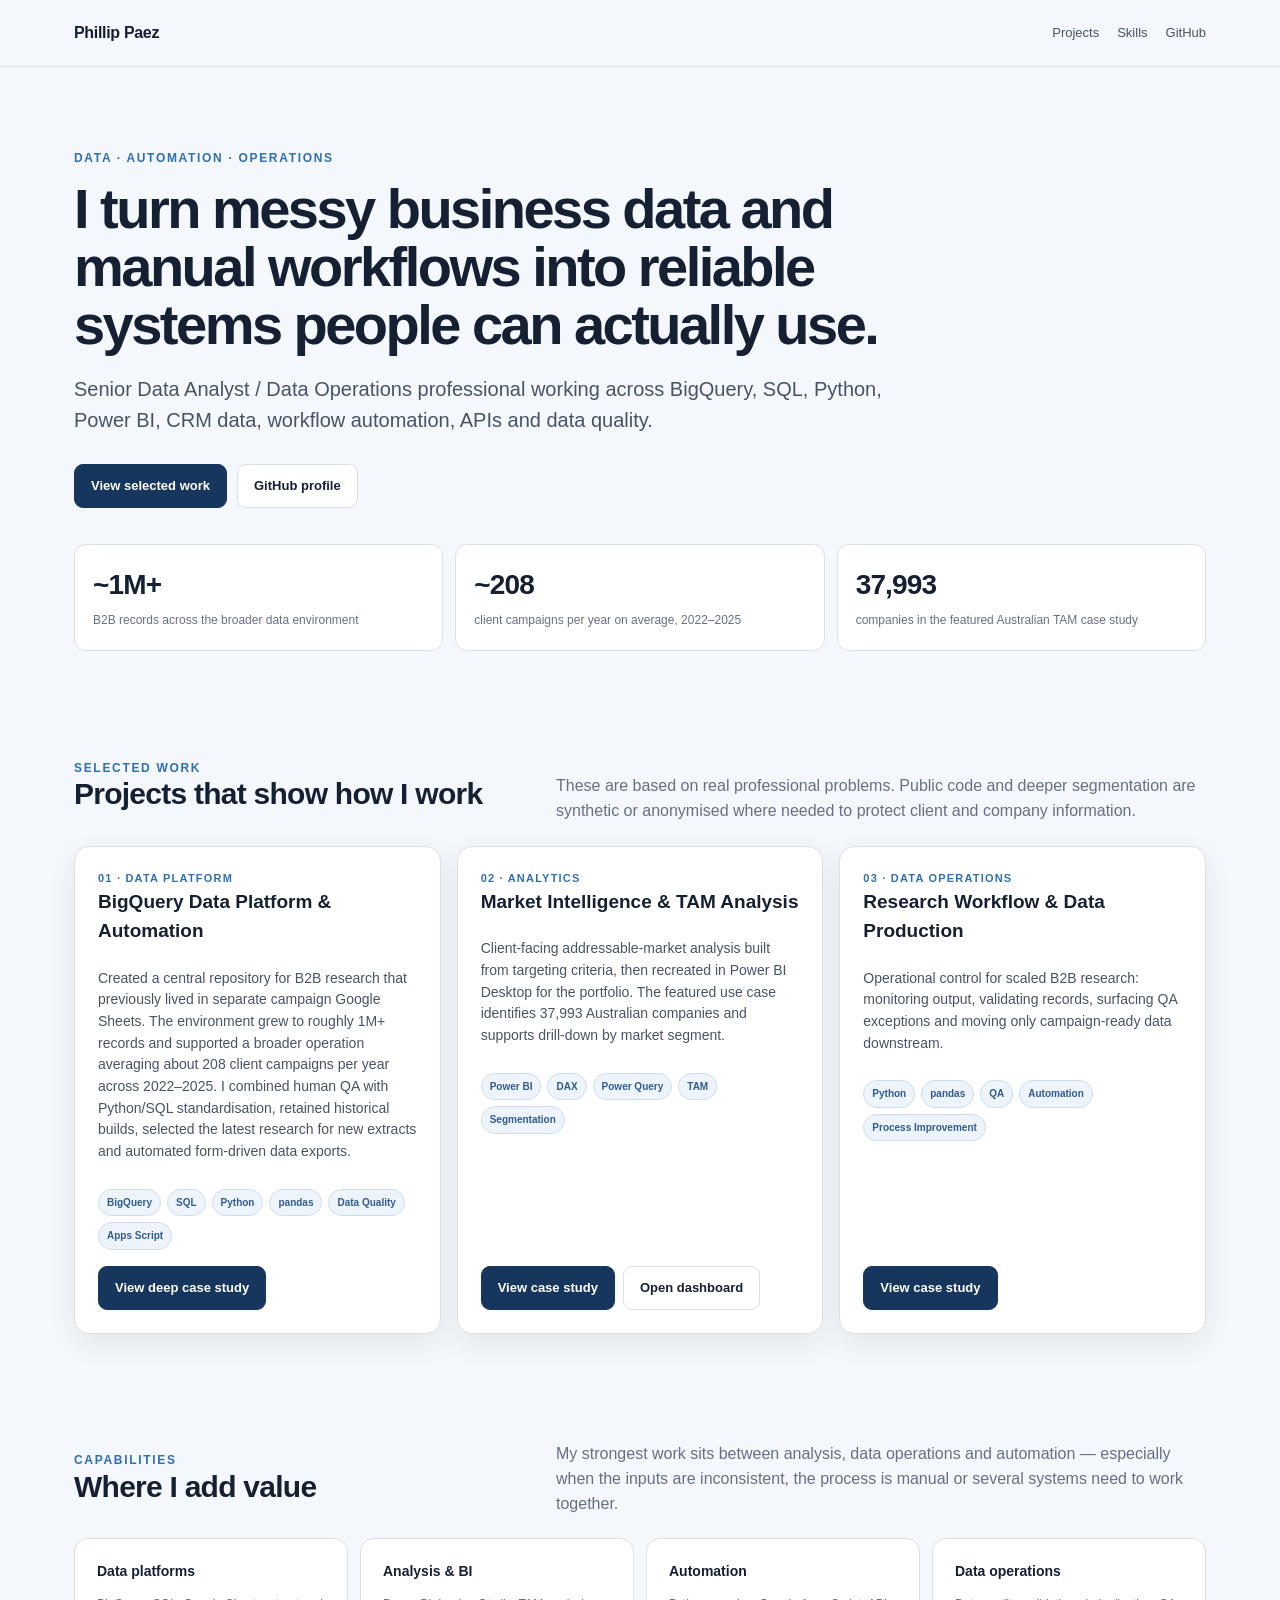
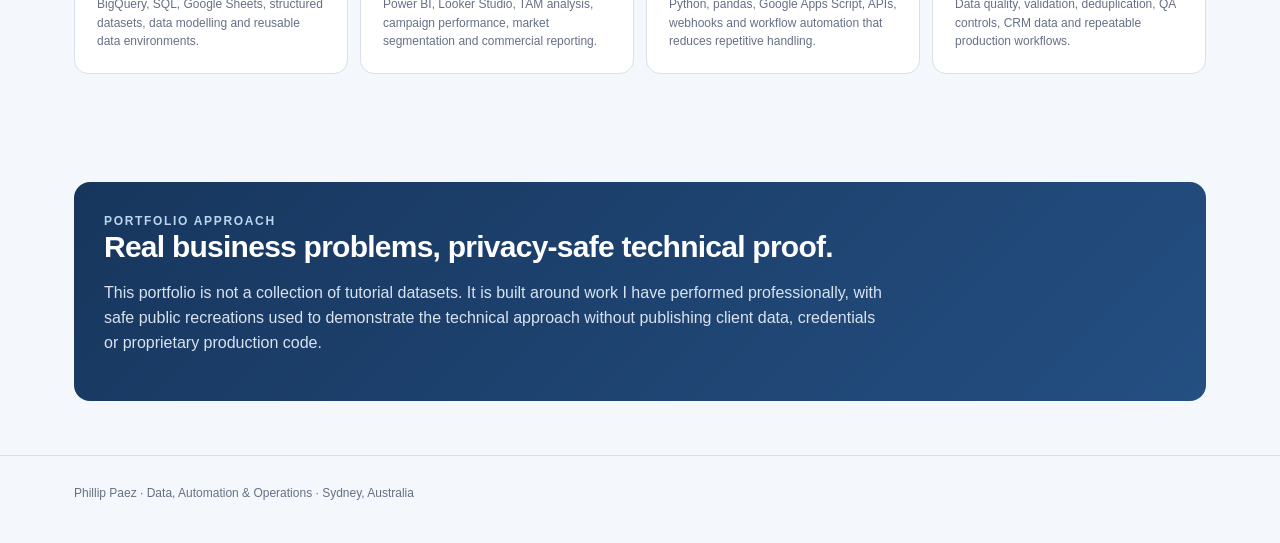
==== index.html @ 5636ebf0 "Strengthen BigQuery project positioning on portfolio home" ====
<!doctype html><html lang="en"><head><meta charset="utf-8"><meta name="viewport" content="width=device-width,initial-scale=1"><meta name="description" content="Phillip Paez — Data, Automation & Operations portfolio covering BigQuery, SQL, Python, Power BI, data quality and workflow automation."><title>Phillip Paez | Data, Automation & Operations</title><link rel="stylesheet" href="assets/style.css"></head><body><nav class="nav"><div class="wrap nav-inner"><a class="brand" href="./">Phillip Paez</a><div class="nav-links"><a href="#projects">Projects</a><a href="#skills">Skills</a><a href="https://github.com/papdiaz-fraxie">GitHub</a></div></div></nav><main><section class="hero"><div class="wrap"><div class="eyebrow">Data · Automation · Operations</div><h1>I turn messy business data and manual workflows into reliable systems people can actually use.</h1><p class="lead">Senior Data Analyst / Data Operations professional working across BigQuery, SQL, Python, Power BI, CRM data, workflow automation, APIs and data quality.</p><div class="actions"><a class="btn primary" href="#projects">View selected work</a><a class="btn" href="https://github.com/papdiaz-fraxie">GitHub profile</a></div><div class="stats"><div class="stat"><strong>~1M+</strong><span>B2B records across the broader data environment</span></div><div class="stat"><strong>~208</strong><span>client campaigns per year on average, 2022–2025</span></div><div class="stat"><strong>37,993</strong><span>companies in the featured Australian TAM case study</span></div></div></div></section><section class="section" id="projects"><div class="wrap"><div class="section-head"><div><div class="eyebrow">Selected work</div><h2>Projects that show how I work</h2></div><p>These are based on real professional problems. Public code and deeper segmentation are synthetic or anonymised where needed to protect client and company information.</p></div><div class="grid-3"><article class="project"><div class="num">01 · DATA PLATFORM</div><h3>BigQuery Data Platform & Automation</h3><p>Created a central repository for B2B research that previously lived in separate campaign Google Sheets. The environment grew to roughly 1M+ records and supported a broader operation averaging about 208 client campaigns per year across 2022–2025. I combined human QA with Python/SQL standardisation, retained historical builds, selected the latest research for new extracts and automated form-driven data exports.</p><div class="tags"><span class="tag">BigQuery</span><span class="tag">SQL</span><span class="tag">Python</span><span class="tag">pandas</span><span class="tag">Data Quality</span><span class="tag">Apps Script</span></div><div class="project-actions"><a class="btn primary" href="projects/bigquery/">View deep case study</a></div></article><article class="project"><div class="num">02 · ANALYTICS</div><h3>Market Intelligence & TAM Analysis</h3><p>Client-facing addressable-market analysis built from targeting criteria, then recreated in Power BI Desktop for the portfolio. The featured use case identifies 37,993 Australian companies and supports drill-down by market segment.</p><div class="tags"><span class="tag">Power BI</span><span class="tag">DAX</span><span class="tag">Power Query</span><span class="tag">TAM</span><span class="tag">Segmentation</span></div><div class="project-actions"><a class="btn primary" href="projects/market-intelligence/">View case study</a><a class="btn" href="projects/market-intelligence/dashboard.html">Open dashboard</a></div></article><article class="project"><div class="num">03 · DATA OPERATIONS</div><h3>Research Workflow & Data Production</h3><p>Operational control for scaled B2B research: monitoring output, validating records, surfacing QA exceptions and moving only campaign-ready data downstream.</p><div class="tags"><span class="tag">Python</span><span class="tag">pandas</span><span class="tag">QA</span><span class="tag">Automation</span><span class="tag">Process Improvement</span></div><div class="project-actions"><a class="btn primary" href="projects/research-workflow/">View case study</a></div></article></div></div></section><section class="section" id="skills"><div class="wrap"><div class="section-head"><div><div class="eyebrow">Capabilities</div><h2>Where I add value</h2></div><p>My strongest work sits between analysis, data operations and automation — especially when the inputs are inconsistent, the process is manual or several systems need to work together.</p></div><div class="skills"><div class="card"><h3>Data platforms</h3><p>BigQuery, SQL, Google Sheets, structured datasets, data modelling and reusable data environments.</p></div><div class="card"><h3>Analysis & BI</h3><p>Power BI, Looker Studio, TAM analysis, campaign performance, market segmentation and commercial reporting.</p></div><div class="card"><h3>Automation</h3><p>Python, pandas, Google Apps Script, APIs, webhooks and workflow automation that reduces repetitive handling.</p></div><div class="card"><h3>Data operations</h3><p>Data quality, validation, deduplication, QA controls, CRM data and repeatable production workflows.</p></div></div></div></section><section class="section"><div class="wrap"><div class="banner"><div class="eyebrow" style="color:#bcd5ef">Portfolio approach</div><h2>Real business problems, privacy-safe technical proof.</h2><p>This portfolio is not a collection of tutorial datasets. It is built around work I have performed professionally, with safe public recreations used to demonstrate the technical approach without publishing client data, credentials or proprietary production code.</p></div></div></section></main><footer class="footer"><div class="wrap">Phillip Paez · Data, Automation & Operations · Sydney, Australia</div></footer></body></html>
---- assets/style.css ----
:root{--bg:#f4f7fb;--card:#ffffff;--ink:#152033;--muted:#667085;--line:#d9e0e8;--navy:#17365d;--blue:#2f6fb3;--blue-soft:#edf4fb;--green:#177a5b;--shadow:0 10px 30px rgba(16,24,40,.07)}*{box-sizing:border-box}html{scroll-behavior:smooth}body{margin:0;background:var(--bg);color:var(--ink);font-family:Segoe UI,Inter,Arial,sans-serif;line-height:1.55}a{color:inherit}.wrap{max-width:1180px;margin:0 auto;padding:0 24px}.nav{position:sticky;top:0;z-index:20;background:rgba(244,247,251,.94);backdrop-filter:blur(12px);border-bottom:1px solid rgba(217,224,232,.9)}.nav-inner{height:66px;display:flex;align-items:center;justify-content:space-between;gap:18px}.brand{text-decoration:none;font-weight:800;letter-spacing:-.02em}.nav-links{display:flex;gap:18px;align-items:center;font-size:13px;color:#475467}.nav-links a{text-decoration:none}.nav-links a:hover{color:var(--navy)}.hero{padding:82px 0 54px}.eyebrow{font-size:12px;font-weight:800;letter-spacing:.14em;text-transform:uppercase;color:var(--blue)}h1{font-size:56px;line-height:1.04;letter-spacing:-.045em;margin:12px 0 18px;max-width:880px}h2{font-size:30px;line-height:1.15;letter-spacing:-.025em;margin:0 0 12px}h3{font-size:19px;margin:0 0 8px}.lead{font-size:20px;color:#475467;max-width:830px}.muted{color:var(--muted)}.actions{display:flex;gap:10px;flex-wrap:wrap;margin-top:28px}.btn{display:inline-flex;align-items:center;justify-content:center;gap:8px;padding:11px 16px;border-radius:9px;border:1px solid var(--line);background:#fff;text-decoration:none;font-size:13px;font-weight:750}.btn.primary{background:var(--navy);border-color:var(--navy);color:#fff}.btn:hover{transform:translateY(-1px)}.stats{display:grid;grid-template-columns:repeat(3,1fr);gap:12px;margin:36px 0 0}.stat{background:#fff;border:1px solid var(--line);border-radius:12px;padding:18px}.stat strong{font-size:28px;display:block;letter-spacing:-.03em}.stat span{font-size:12px;color:var(--muted)}.section{padding:54px 0}.section-head{display:flex;justify-content:space-between;gap:24px;align-items:end;margin-bottom:22px}.section-head p{max-width:650px;margin:0;color:var(--muted)}.grid-3{display:grid;grid-template-columns:repeat(3,1fr);gap:16px}.project{background:var(--card);border:1px solid var(--line);border-radius:15px;padding:23px;box-shadow:var(--shadow);display:flex;flex-direction:column;min-height:320px}.project .num{font-size:11px;font-weight:800;color:var(--blue);letter-spacing:.11em}.project p{font-size:14px;color:#475467}.tags{display:flex;gap:6px;flex-wrap:wrap;margin:12px 0 16px}.tag{font-size:10px;font-weight:750;background:var(--blue-soft);color:#315b90;border:1px solid #cedded;border-radius:999px;padding:5px 8px}.project-actions{display:flex;gap:8px;flex-wrap:wrap;margin-top:auto}.card{background:#fff;border:1px solid var(--line);border-radius:14px;padding:22px}.skills{display:grid;grid-template-columns:repeat(4,1fr);gap:12px}.skills h3{font-size:14px}.skills p{font-size:12px;color:var(--muted);margin-bottom:0}.banner{background:linear-gradient(135deg,#17365d,#244f82);color:#fff;border-radius:16px;padding:30px}.banner p{color:#d8e3f0;max-width:780px}.footer{border-top:1px solid var(--line);padding:28px 0 40px;color:var(--muted);font-size:12px}.case-hero{padding:64px 0 34px}.case-hero h1{font-size:44px;max-width:950px}.case-grid{display:grid;grid-template-columns:1.1fr .9fr;gap:16px}.case-card{background:#fff;border:1px solid var(--line);border-radius:14px;padding:22px}.case-card p:first-child{margin-top:0}.workflow{display:grid;grid-template-columns:repeat(5,1fr);gap:8px;margin-top:16px}.step{background:#fff;border:1px solid var(--line);border-radius:12px;padding:14px;font-size:12px}.step b{display:block;color:var(--navy);font-size:13px;margin-bottom:4px}.arrow{display:none}.bullets{padding-left:20px;color:#344054}.bullets li{margin:7px 0}.codebox{background:#172033;color:#eef4fb;border-radius:12px;padding:18px;overflow:auto;font:12px/1.6 Consolas,Monaco,monospace;white-space:pre}.note{background:#eef5fc;border:1px solid #c9daec;color:#315477;border-radius:12px;padding:15px;font-size:12px}.data-table{width:100%;border-collapse:collapse;font-size:13px}.data-table th,.data-table td{padding:9px 10px;border-bottom:1px solid #edf0f3;text-align:left}.data-table th{font-size:11px;color:var(--muted);text-transform:uppercase;letter-spacing:.04em}.data-table td:last-child,.data-table th:last-child{text-align:right}.two-col{display:grid;grid-template-columns:1fr 1fr;gap:16px}.metric-row{display:grid;grid-template-columns:repeat(3,1fr);gap:10px}.metric{border:1px solid var(--line);border-radius:12px;padding:16px;background:#fff}.metric strong{display:block;font-size:25px}.metric span{font-size:11px;color:var(--muted)}details{background:#fff;border:1px solid var(--line);border-radius:12px;padding:14px 16px}summary{cursor:pointer;font-weight:750}.back{font-size:12px;color:var(--blue);text-decoration:none;font-weight:750}.link-list{display:flex;gap:8px;flex-wrap:wrap}@media(max-width:900px){h1{font-size:44px}.grid-3,.skills,.workflow{grid-template-columns:1fr 1fr}.case-grid,.two-col{grid-template-columns:1fr}.stats{grid-template-columns:1fr 1fr 1fr}}@media(max-width:620px){.wrap{padding:0 15px}.nav-links{gap:10px;font-size:11px}.hero{padding:54px 0 36px}h1{font-size:38px}.lead{font-size:17px}.grid-3,.skills,.workflow,.stats,.metric-row{grid-template-columns:1fr}.section{padding:38px 0}.case-hero h1{font-size:35px}.project{min-height:auto}.section-head{display:block}.section-head p{margin-top:8px}}
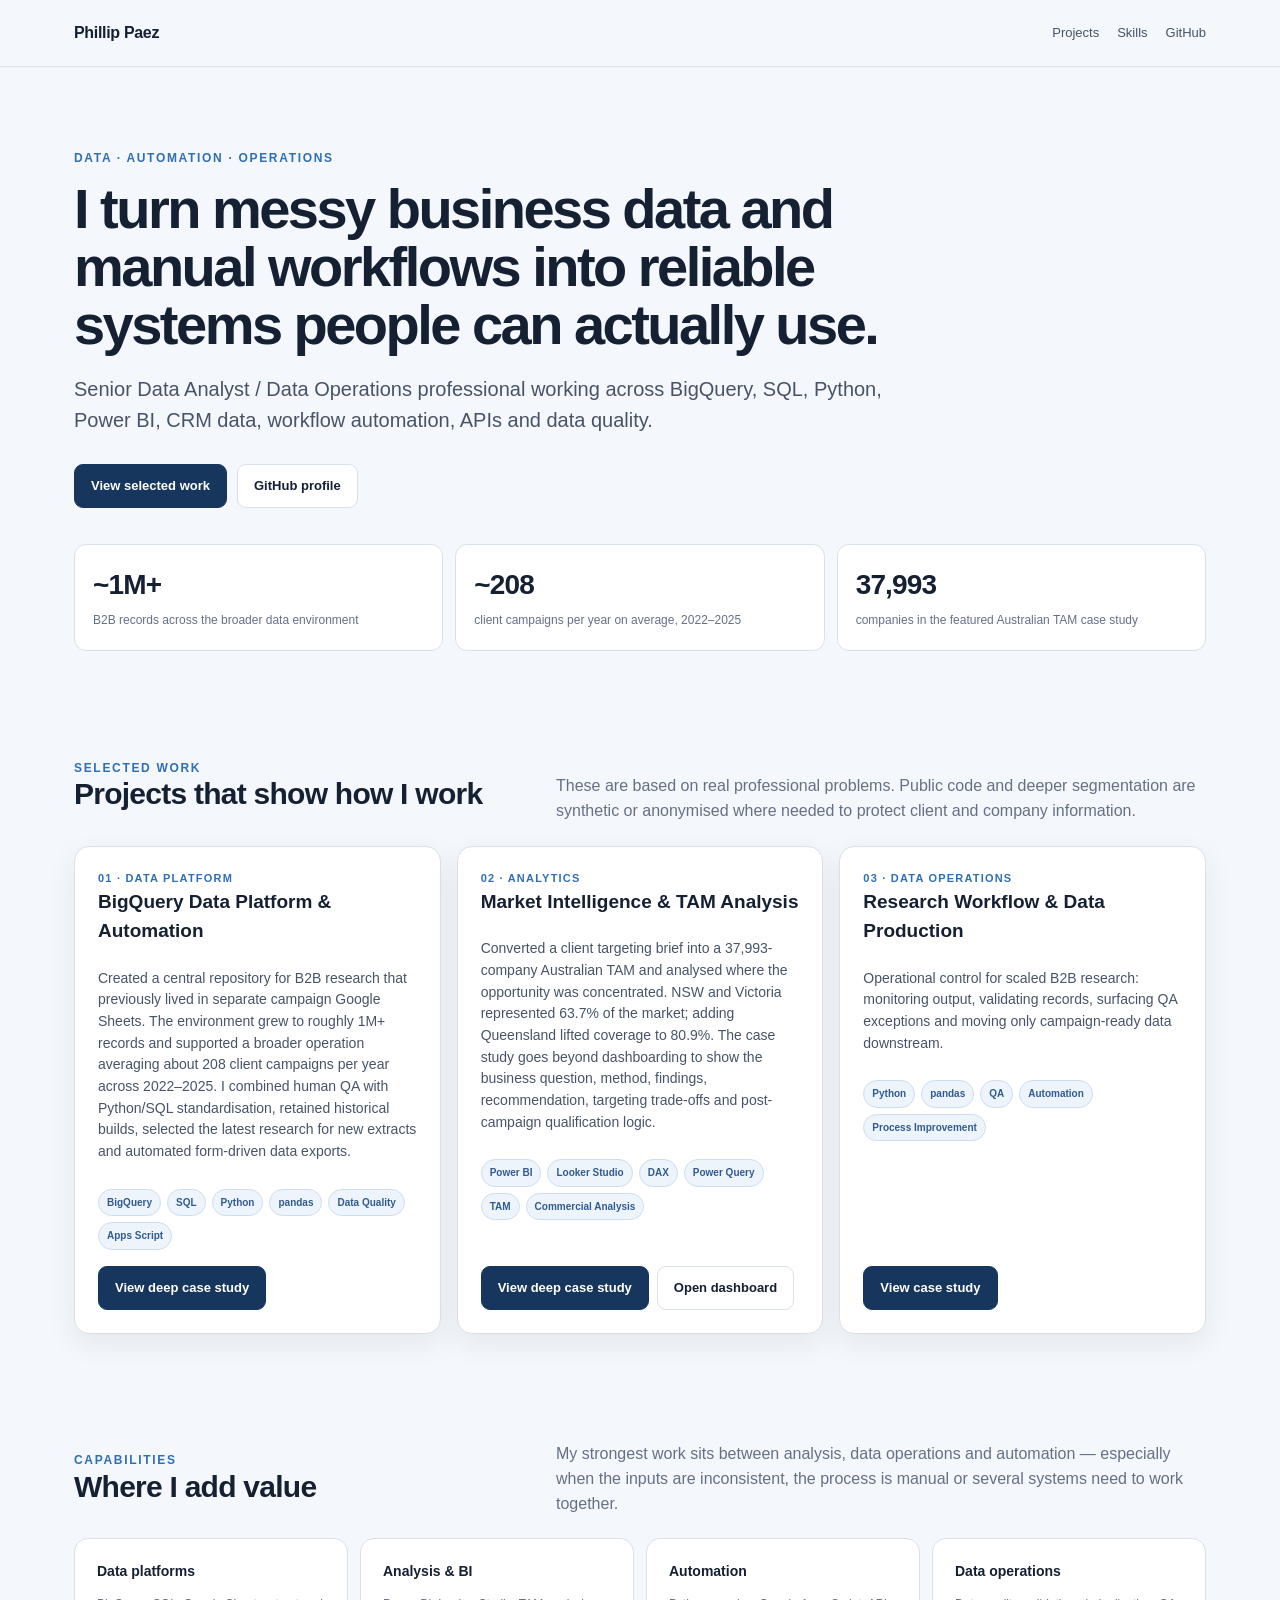
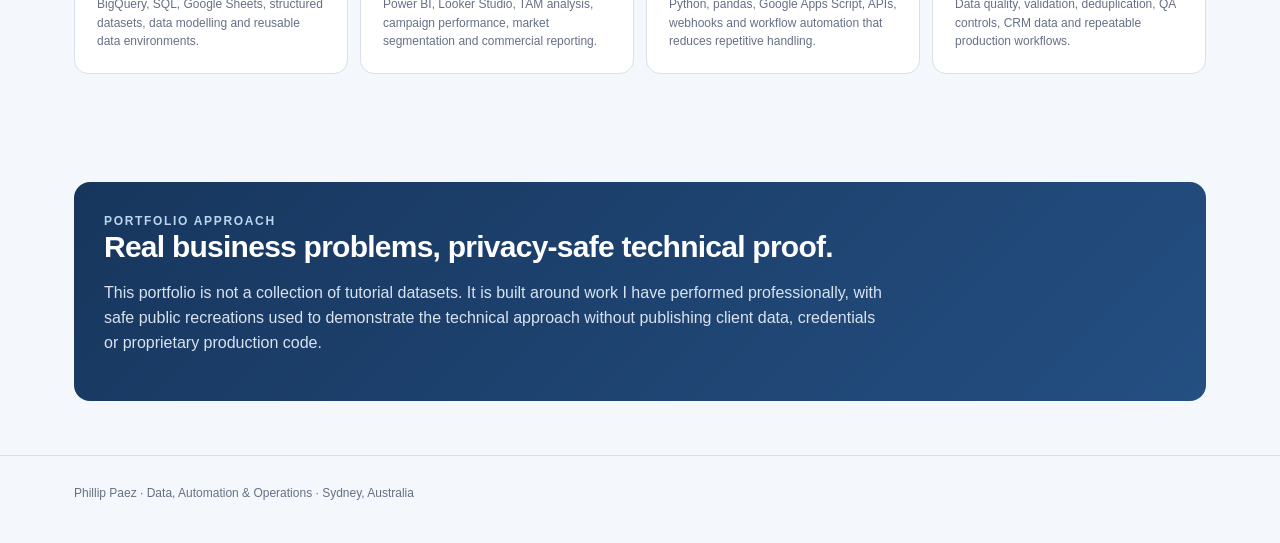
==== commit 85d18766: "Strengthen market intelligence portfolio summary" ====
--- a/index.html
+++ b/index.html
@@ -1 +1 @@
-<!doctype html><html lang="en"><head><meta charset="utf-8"><meta name="viewport" content="width=device-width,initial-scale=1"><meta name="description" content="Phillip Paez — Data, Automation & Operations portfolio covering BigQuery, SQL, Python, Power BI, data quality and workflow automation."><title>Phillip Paez | Data, Automation & Operations</title><link rel="stylesheet" href="assets/style.css"></head><body><nav class="nav"><div class="wrap nav-inner"><a class="brand" href="./">Phillip Paez</a><div class="nav-links"><a href="#projects">Projects</a><a href="#skills">Skills</a><a href="https://github.com/papdiaz-fraxie">GitHub</a></div></div></nav><main><section class="hero"><div class="wrap"><div class="eyebrow">Data · Automation · Operations</div><h1>I turn messy business data and manual workflows into reliable systems people can actually use.</h1><p class="lead">Senior Data Analyst / Data Operations professional working across BigQuery, SQL, Python, Power BI, CRM data, workflow automation, APIs and data quality.</p><div class="actions"><a class="btn primary" href="#projects">View selected work</a><a class="btn" href="https://github.com/papdiaz-fraxie">GitHub profile</a></div><div class="stats"><div class="stat"><strong>~1M+</strong><span>B2B records across the broader data environment</span></div><div class="stat"><strong>~208</strong><span>client campaigns per year on average, 2022–2025</span></div><div class="stat"><strong>37,993</strong><span>companies in the featured Australian TAM case study</span></div></div></div></section><section class="section" id="projects"><div class="wrap"><div class="section-head"><div><div class="eyebrow">Selected work</div><h2>Projects that show how I work</h2></div><p>These are based on real professional problems. Public code and deeper segmentation are synthetic or anonymised where needed to protect client and company information.</p></div><div class="grid-3"><article class="project"><div class="num">01 · DATA PLATFORM</div><h3>BigQuery Data Platform & Automation</h3><p>Created a central repository for B2B research that previously lived in separate campaign Google Sheets. The environment grew to roughly 1M+ records and supported a broader operation averaging about 208 client campaigns per year across 2022–2025. I combined human QA with Python/SQL standardisation, retained historical builds, selected the latest research for new extracts and automated form-driven data exports.</p><div class="tags"><span class="tag">BigQuery</span><span class="tag">SQL</span><span class="tag">Python</span><span class="tag">pandas</span><span class="tag">Data Quality</span><span class="tag">Apps Script</span></div><div class="project-actions"><a class="btn primary" href="projects/bigquery/">View deep case study</a></div></article><article class="project"><div class="num">02 · ANALYTICS</div><h3>Market Intelligence & TAM Analysis</h3><p>Client-facing addressable-market analysis built from targeting criteria, then recreated in Power BI Desktop for the portfolio. The featured use case identifies 37,993 Australian companies and supports drill-down by market segment.</p><div class="tags"><span class="tag">Power BI</span><span class="tag">DAX</span><span class="tag">Power Query</span><span class="tag">TAM</span><span class="tag">Segmentation</span></div><div class="project-actions"><a class="btn primary" href="projects/market-intelligence/">View case study</a><a class="btn" href="projects/market-intelligence/dashboard.html">Open dashboard</a></div></article><article class="project"><div class="num">03 · DATA OPERATIONS</div><h3>Research Workflow & Data Production</h3><p>Operational control for scaled B2B research: monitoring output, validating records, surfacing QA exceptions and moving only campaign-ready data downstream.</p><div class="tags"><span class="tag">Python</span><span class="tag">pandas</span><span class="tag">QA</span><span class="tag">Automation</span><span class="tag">Process Improvement</span></div><div class="project-actions"><a class="btn primary" href="projects/research-workflow/">View case study</a></div></article></div></div></section><section class="section" id="skills"><div class="wrap"><div class="section-head"><div><div class="eyebrow">Capabilities</div><h2>Where I add value</h2></div><p>My strongest work sits between analysis, data operations and automation — especially when the inputs are inconsistent, the process is manual or several systems need to work together.</p></div><div class="skills"><div class="card"><h3>Data platforms</h3><p>BigQuery, SQL, Google Sheets, structured datasets, data modelling and reusable data environments.</p></div><div class="card"><h3>Analysis & BI</h3><p>Power BI, Looker Studio, TAM analysis, campaign performance, market segmentation and commercial reporting.</p></div><div class="card"><h3>Automation</h3><p>Python, pandas, Google Apps Script, APIs, webhooks and workflow automation that reduces repetitive handling.</p></div><div class="card"><h3>Data operations</h3><p>Data quality, validation, deduplication, QA controls, CRM data and repeatable production workflows.</p></div></div></div></section><section class="section"><div class="wrap"><div class="banner"><div class="eyebrow" style="color:#bcd5ef">Portfolio approach</div><h2>Real business problems, privacy-safe technical proof.</h2><p>This portfolio is not a collection of tutorial datasets. It is built around work I have performed professionally, with safe public recreations used to demonstrate the technical approach without publishing client data, credentials or proprietary production code.</p></div></div></section></main><footer class="footer"><div class="wrap">Phillip Paez · Data, Automation & Operations · Sydney, Australia</div></footer></body></html>+<!doctype html><html lang="en"><head><meta charset="utf-8"><meta name="viewport" content="width=device-width,initial-scale=1"><meta name="description" content="Phillip Paez — Data, Automation & Operations portfolio covering BigQuery, SQL, Python, Power BI, data quality and workflow automation."><title>Phillip Paez | Data, Automation & Operations</title><link rel="stylesheet" href="assets/style.css"></head><body><nav class="nav"><div class="wrap nav-inner"><a class="brand" href="./">Phillip Paez</a><div class="nav-links"><a href="#projects">Projects</a><a href="#skills">Skills</a><a href="https://github.com/papdiaz-fraxie">GitHub</a></div></div></nav><main><section class="hero"><div class="wrap"><div class="eyebrow">Data · Automation · Operations</div><h1>I turn messy business data and manual workflows into reliable systems people can actually use.</h1><p class="lead">Senior Data Analyst / Data Operations professional working across BigQuery, SQL, Python, Power BI, CRM data, workflow automation, APIs and data quality.</p><div class="actions"><a class="btn primary" href="#projects">View selected work</a><a class="btn" href="https://github.com/papdiaz-fraxie">GitHub profile</a></div><div class="stats"><div class="stat"><strong>~1M+</strong><span>B2B records across the broader data environment</span></div><div class="stat"><strong>~208</strong><span>client campaigns per year on average, 2022–2025</span></div><div class="stat"><strong>37,993</strong><span>companies in the featured Australian TAM case study</span></div></div></div></section><section class="section" id="projects"><div class="wrap"><div class="section-head"><div><div class="eyebrow">Selected work</div><h2>Projects that show how I work</h2></div><p>These are based on real professional problems. Public code and deeper segmentation are synthetic or anonymised where needed to protect client and company information.</p></div><div class="grid-3"><article class="project"><div class="num">01 · DATA PLATFORM</div><h3>BigQuery Data Platform & Automation</h3><p>Created a central repository for B2B research that previously lived in separate campaign Google Sheets. The environment grew to roughly 1M+ records and supported a broader operation averaging about 208 client campaigns per year across 2022–2025. I combined human QA with Python/SQL standardisation, retained historical builds, selected the latest research for new extracts and automated form-driven data exports.</p><div class="tags"><span class="tag">BigQuery</span><span class="tag">SQL</span><span class="tag">Python</span><span class="tag">pandas</span><span class="tag">Data Quality</span><span class="tag">Apps Script</span></div><div class="project-actions"><a class="btn primary" href="projects/bigquery/">View deep case study</a></div></article><article class="project"><div class="num">02 · ANALYTICS</div><h3>Market Intelligence & TAM Analysis</h3><p>Converted a client targeting brief into a 37,993-company Australian TAM and analysed where the opportunity was concentrated. NSW and Victoria represented 63.7% of the market; adding Queensland lifted coverage to 80.9%. The case study goes beyond dashboarding to show the business question, method, findings, recommendation, targeting trade-offs and post-campaign qualification logic.</p><div class="tags"><span class="tag">Power BI</span><span class="tag">Looker Studio</span><span class="tag">DAX</span><span class="tag">Power Query</span><span class="tag">TAM</span><span class="tag">Commercial Analysis</span></div><div class="project-actions"><a class="btn primary" href="projects/market-intelligence/">View deep case study</a><a class="btn" href="projects/market-intelligence/dashboard.html">Open dashboard</a></div></article><article class="project"><div class="num">03 · DATA OPERATIONS</div><h3>Research Workflow & Data Production</h3><p>Operational control for scaled B2B research: monitoring output, validating records, surfacing QA exceptions and moving only campaign-ready data downstream.</p><div class="tags"><span class="tag">Python</span><span class="tag">pandas</span><span class="tag">QA</span><span class="tag">Automation</span><span class="tag">Process Improvement</span></div><div class="project-actions"><a class="btn primary" href="projects/research-workflow/">View case study</a></div></article></div></div></section><section class="section" id="skills"><div class="wrap"><div class="section-head"><div><div class="eyebrow">Capabilities</div><h2>Where I add value</h2></div><p>My strongest work sits between analysis, data operations and automation — especially when the inputs are inconsistent, the process is manual or several systems need to work together.</p></div><div class="skills"><div class="card"><h3>Data platforms</h3><p>BigQuery, SQL, Google Sheets, structured datasets, data modelling and reusable data environments.</p></div><div class="card"><h3>Analysis & BI</h3><p>Power BI, Looker Studio, TAM analysis, campaign performance, market segmentation and commercial reporting.</p></div><div class="card"><h3>Automation</h3><p>Python, pandas, Google Apps Script, APIs, webhooks and workflow automation that reduces repetitive handling.</p></div><div class="card"><h3>Data operations</h3><p>Data quality, validation, deduplication, QA controls, CRM data and repeatable production workflows.</p></div></div></div></section><section class="section"><div class="wrap"><div class="banner"><div class="eyebrow" style="color:#bcd5ef">Portfolio approach</div><h2>Real business problems, privacy-safe technical proof.</h2><p>This portfolio is not a collection of tutorial datasets. It is built around work I have performed professionally, with safe public recreations used to demonstrate the technical approach without publishing client data, credentials or proprietary production code.</p></div></div></section></main><footer class="footer"><div class="wrap">Phillip Paez · Data, Automation & Operations · Sydney, Australia</div></footer></body></html>
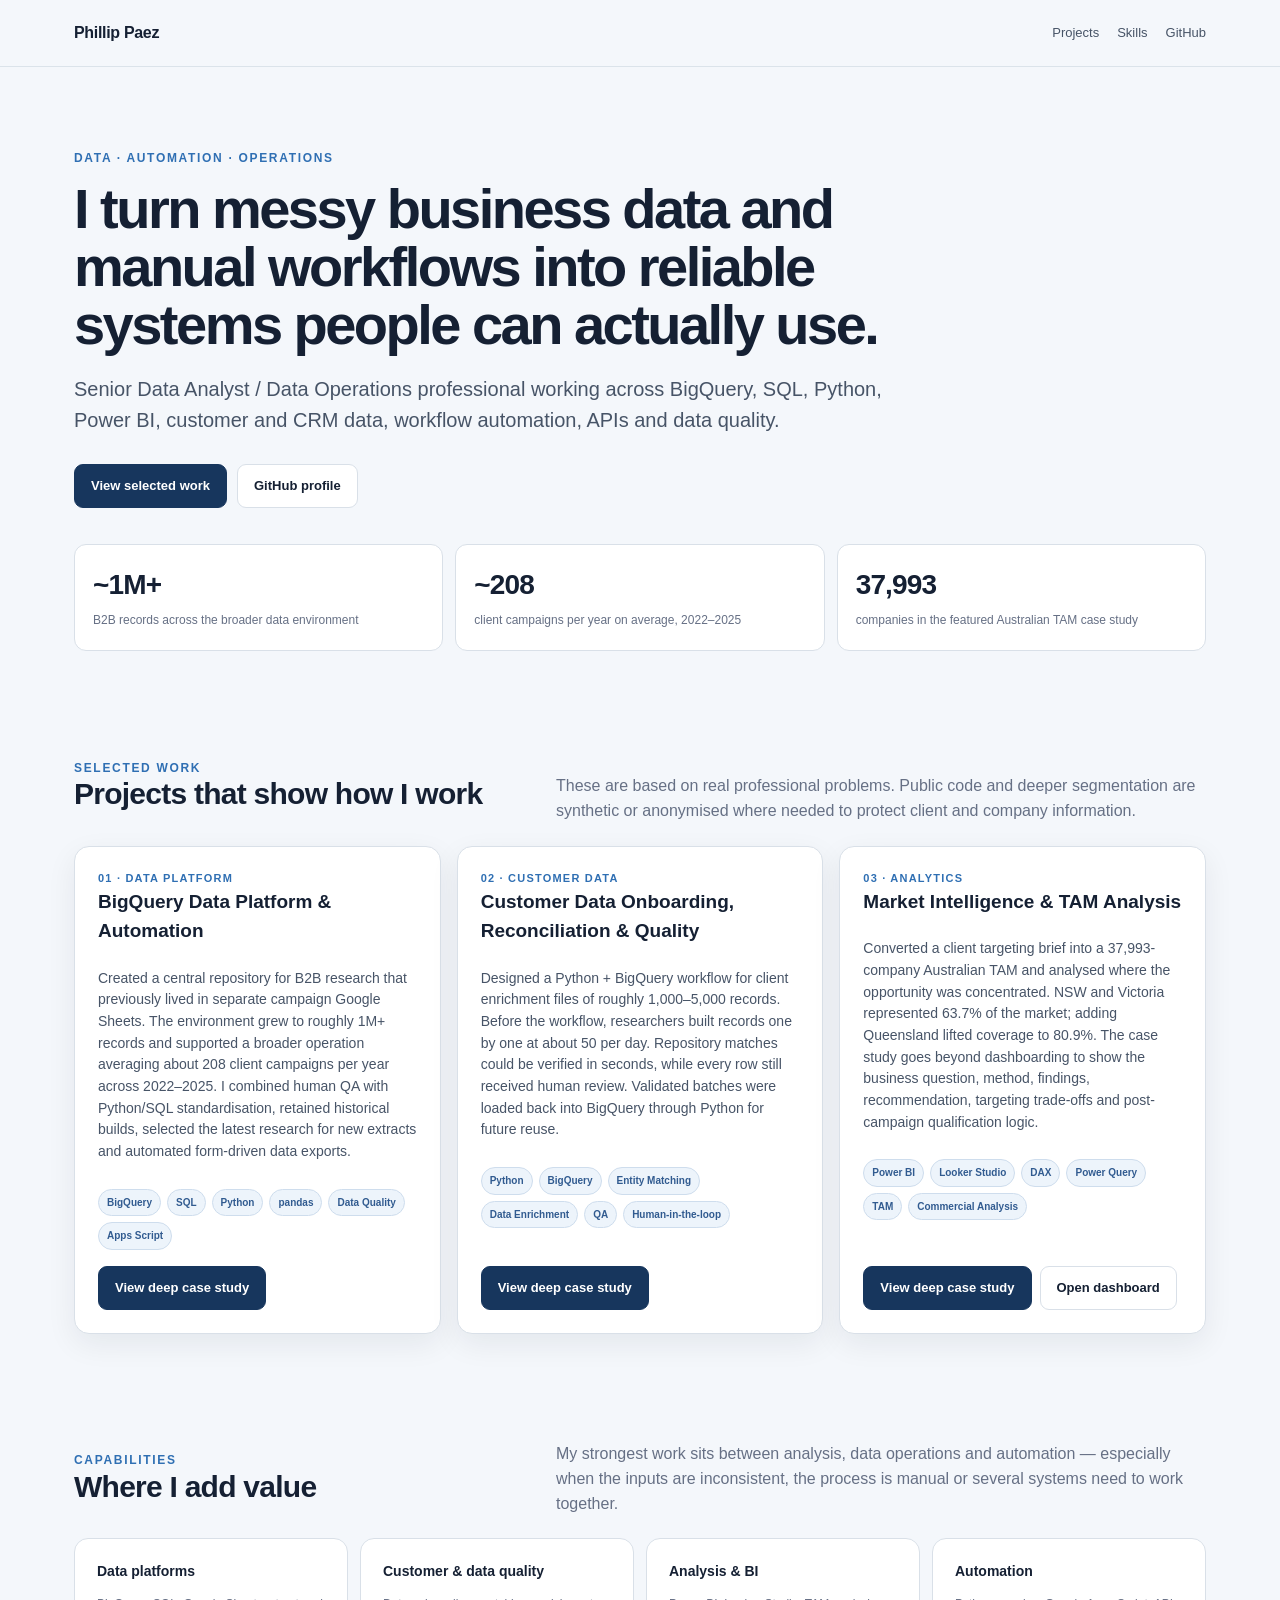
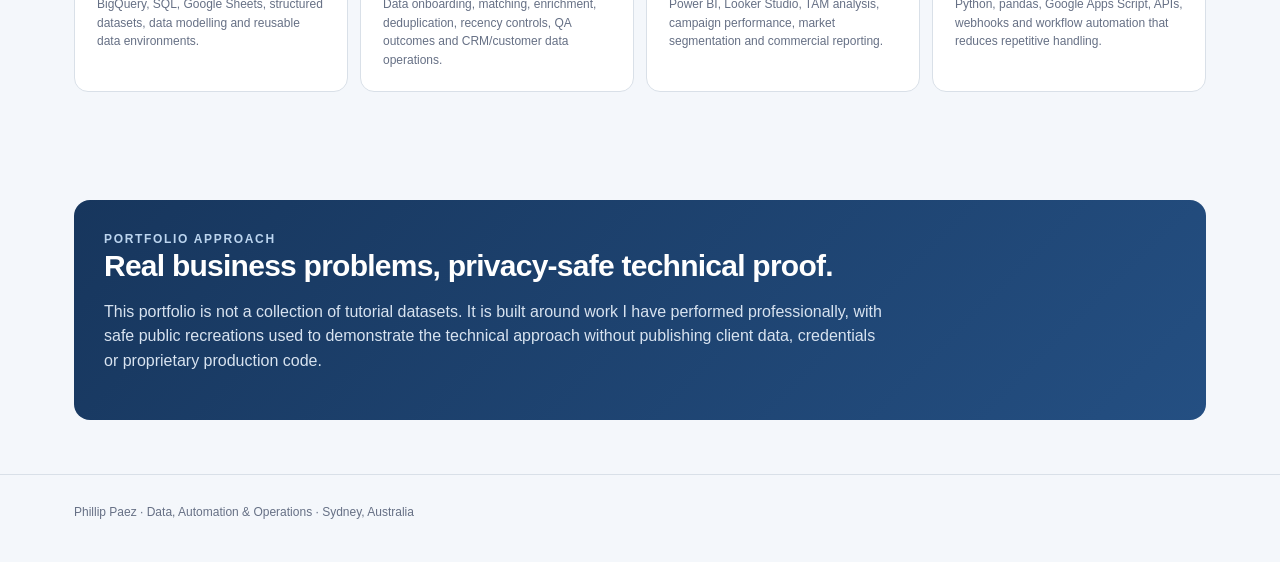
==== commit 82d25a9f: "Feature customer data reconciliation case study" ====
--- a/index.html
+++ b/index.html
@@ -1 +1 @@
-<!doctype html><html lang="en"><head><meta charset="utf-8"><meta name="viewport" content="width=device-width,initial-scale=1"><meta name="description" content="Phillip Paez — Data, Automation & Operations portfolio covering BigQuery, SQL, Python, Power BI, data quality and workflow automation."><title>Phillip Paez | Data, Automation & Operations</title><link rel="stylesheet" href="assets/style.css"></head><body><nav class="nav"><div class="wrap nav-inner"><a class="brand" href="./">Phillip Paez</a><div class="nav-links"><a href="#projects">Projects</a><a href="#skills">Skills</a><a href="https://github.com/papdiaz-fraxie">GitHub</a></div></div></nav><main><section class="hero"><div class="wrap"><div class="eyebrow">Data · Automation · Operations</div><h1>I turn messy business data and manual workflows into reliable systems people can actually use.</h1><p class="lead">Senior Data Analyst / Data Operations professional working across BigQuery, SQL, Python, Power BI, CRM data, workflow automation, APIs and data quality.</p><div class="actions"><a class="btn primary" href="#projects">View selected work</a><a class="btn" href="https://github.com/papdiaz-fraxie">GitHub profile</a></div><div class="stats"><div class="stat"><strong>~1M+</strong><span>B2B records across the broader data environment</span></div><div class="stat"><strong>~208</strong><span>client campaigns per year on average, 2022–2025</span></div><div class="stat"><strong>37,993</strong><span>companies in the featured Australian TAM case study</span></div></div></div></section><section class="section" id="projects"><div class="wrap"><div class="section-head"><div><div class="eyebrow">Selected work</div><h2>Projects that show how I work</h2></div><p>These are based on real professional problems. Public code and deeper segmentation are synthetic or anonymised where needed to protect client and company information.</p></div><div class="grid-3"><article class="project"><div class="num">01 · DATA PLATFORM</div><h3>BigQuery Data Platform & Automation</h3><p>Created a central repository for B2B research that previously lived in separate campaign Google Sheets. The environment grew to roughly 1M+ records and supported a broader operation averaging about 208 client campaigns per year across 2022–2025. I combined human QA with Python/SQL standardisation, retained historical builds, selected the latest research for new extracts and automated form-driven data exports.</p><div class="tags"><span class="tag">BigQuery</span><span class="tag">SQL</span><span class="tag">Python</span><span class="tag">pandas</span><span class="tag">Data Quality</span><span class="tag">Apps Script</span></div><div class="project-actions"><a class="btn primary" href="projects/bigquery/">View deep case study</a></div></article><article class="project"><div class="num">02 · ANALYTICS</div><h3>Market Intelligence & TAM Analysis</h3><p>Converted a client targeting brief into a 37,993-company Australian TAM and analysed where the opportunity was concentrated. NSW and Victoria represented 63.7% of the market; adding Queensland lifted coverage to 80.9%. The case study goes beyond dashboarding to show the business question, method, findings, recommendation, targeting trade-offs and post-campaign qualification logic.</p><div class="tags"><span class="tag">Power BI</span><span class="tag">Looker Studio</span><span class="tag">DAX</span><span class="tag">Power Query</span><span class="tag">TAM</span><span class="tag">Commercial Analysis</span></div><div class="project-actions"><a class="btn primary" href="projects/market-intelligence/">View deep case study</a><a class="btn" href="projects/market-intelligence/dashboard.html">Open dashboard</a></div></article><article class="project"><div class="num">03 · DATA OPERATIONS</div><h3>Research Workflow & Data Production</h3><p>Operational control for scaled B2B research: monitoring output, validating records, surfacing QA exceptions and moving only campaign-ready data downstream.</p><div class="tags"><span class="tag">Python</span><span class="tag">pandas</span><span class="tag">QA</span><span class="tag">Automation</span><span class="tag">Process Improvement</span></div><div class="project-actions"><a class="btn primary" href="projects/research-workflow/">View case study</a></div></article></div></div></section><section class="section" id="skills"><div class="wrap"><div class="section-head"><div><div class="eyebrow">Capabilities</div><h2>Where I add value</h2></div><p>My strongest work sits between analysis, data operations and automation — especially when the inputs are inconsistent, the process is manual or several systems need to work together.</p></div><div class="skills"><div class="card"><h3>Data platforms</h3><p>BigQuery, SQL, Google Sheets, structured datasets, data modelling and reusable data environments.</p></div><div class="card"><h3>Analysis & BI</h3><p>Power BI, Looker Studio, TAM analysis, campaign performance, market segmentation and commercial reporting.</p></div><div class="card"><h3>Automation</h3><p>Python, pandas, Google Apps Script, APIs, webhooks and workflow automation that reduces repetitive handling.</p></div><div class="card"><h3>Data operations</h3><p>Data quality, validation, deduplication, QA controls, CRM data and repeatable production workflows.</p></div></div></div></section><section class="section"><div class="wrap"><div class="banner"><div class="eyebrow" style="color:#bcd5ef">Portfolio approach</div><h2>Real business problems, privacy-safe technical proof.</h2><p>This portfolio is not a collection of tutorial datasets. It is built around work I have performed professionally, with safe public recreations used to demonstrate the technical approach without publishing client data, credentials or proprietary production code.</p></div></div></section></main><footer class="footer"><div class="wrap">Phillip Paez · Data, Automation & Operations · Sydney, Australia</div></footer></body></html>+<!doctype html><html lang="en"><head><meta charset="utf-8"><meta name="viewport" content="width=device-width,initial-scale=1"><meta name="description" content="Phillip Paez — Data, Automation & Operations portfolio covering BigQuery, SQL, Python, Power BI, customer data, data quality and workflow automation."><title>Phillip Paez | Data, Automation & Operations</title><link rel="stylesheet" href="assets/style.css"></head><body><nav class="nav"><div class="wrap nav-inner"><a class="brand" href="./">Phillip Paez</a><div class="nav-links"><a href="#projects">Projects</a><a href="#skills">Skills</a><a href="https://github.com/papdiaz-fraxie">GitHub</a></div></div></nav><main><section class="hero"><div class="wrap"><div class="eyebrow">Data · Automation · Operations</div><h1>I turn messy business data and manual workflows into reliable systems people can actually use.</h1><p class="lead">Senior Data Analyst / Data Operations professional working across BigQuery, SQL, Python, Power BI, customer and CRM data, workflow automation, APIs and data quality.</p><div class="actions"><a class="btn primary" href="#projects">View selected work</a><a class="btn" href="https://github.com/papdiaz-fraxie">GitHub profile</a></div><div class="stats"><div class="stat"><strong>~1M+</strong><span>B2B records across the broader data environment</span></div><div class="stat"><strong>~208</strong><span>client campaigns per year on average, 2022–2025</span></div><div class="stat"><strong>37,993</strong><span>companies in the featured Australian TAM case study</span></div></div></div></section><section class="section" id="projects"><div class="wrap"><div class="section-head"><div><div class="eyebrow">Selected work</div><h2>Projects that show how I work</h2></div><p>These are based on real professional problems. Public code and deeper segmentation are synthetic or anonymised where needed to protect client and company information.</p></div><div class="grid-3"><article class="project"><div class="num">01 · DATA PLATFORM</div><h3>BigQuery Data Platform & Automation</h3><p>Created a central repository for B2B research that previously lived in separate campaign Google Sheets. The environment grew to roughly 1M+ records and supported a broader operation averaging about 208 client campaigns per year across 2022–2025. I combined human QA with Python/SQL standardisation, retained historical builds, selected the latest research for new extracts and automated form-driven data exports.</p><div class="tags"><span class="tag">BigQuery</span><span class="tag">SQL</span><span class="tag">Python</span><span class="tag">pandas</span><span class="tag">Data Quality</span><span class="tag">Apps Script</span></div><div class="project-actions"><a class="btn primary" href="projects/bigquery/">View deep case study</a></div></article><article class="project"><div class="num">02 · CUSTOMER DATA</div><h3>Customer Data Onboarding, Reconciliation & Quality</h3><p>Designed a Python + BigQuery workflow for client enrichment files of roughly 1,000–5,000 records. Before the workflow, researchers built records one by one at about 50 per day. Repository matches could be verified in seconds, while every row still received human review. Validated batches were loaded back into BigQuery through Python for future reuse.</p><div class="tags"><span class="tag">Python</span><span class="tag">BigQuery</span><span class="tag">Entity Matching</span><span class="tag">Data Enrichment</span><span class="tag">QA</span><span class="tag">Human-in-the-loop</span></div><div class="project-actions"><a class="btn primary" href="projects/customer-data/">View deep case study</a></div></article><article class="project"><div class="num">03 · ANALYTICS</div><h3>Market Intelligence & TAM Analysis</h3><p>Converted a client targeting brief into a 37,993-company Australian TAM and analysed where the opportunity was concentrated. NSW and Victoria represented 63.7% of the market; adding Queensland lifted coverage to 80.9%. The case study goes beyond dashboarding to show the business question, method, findings, recommendation, targeting trade-offs and post-campaign qualification logic.</p><div class="tags"><span class="tag">Power BI</span><span class="tag">Looker Studio</span><span class="tag">DAX</span><span class="tag">Power Query</span><span class="tag">TAM</span><span class="tag">Commercial Analysis</span></div><div class="project-actions"><a class="btn primary" href="projects/market-intelligence/">View deep case study</a><a class="btn" href="projects/market-intelligence/dashboard.html">Open dashboard</a></div></article></div></div></section><section class="section" id="skills"><div class="wrap"><div class="section-head"><div><div class="eyebrow">Capabilities</div><h2>Where I add value</h2></div><p>My strongest work sits between analysis, data operations and automation — especially when the inputs are inconsistent, the process is manual or several systems need to work together.</p></div><div class="skills"><div class="card"><h3>Data platforms</h3><p>BigQuery, SQL, Google Sheets, structured datasets, data modelling and reusable data environments.</p></div><div class="card"><h3>Customer & data quality</h3><p>Data onboarding, matching, enrichment, deduplication, recency controls, QA outcomes and CRM/customer data operations.</p></div><div class="card"><h3>Analysis & BI</h3><p>Power BI, Looker Studio, TAM analysis, campaign performance, market segmentation and commercial reporting.</p></div><div class="card"><h3>Automation</h3><p>Python, pandas, Google Apps Script, APIs, webhooks and workflow automation that reduces repetitive handling.</p></div></div></div></section><section class="section"><div class="wrap"><div class="banner"><div class="eyebrow" style="color:#bcd5ef">Portfolio approach</div><h2>Real business problems, privacy-safe technical proof.</h2><p>This portfolio is not a collection of tutorial datasets. It is built around work I have performed professionally, with safe public recreations used to demonstrate the technical approach without publishing client data, credentials or proprietary production code.</p></div></div></section></main><footer class="footer"><div class="wrap">Phillip Paez · Data, Automation & Operations · Sydney, Australia</div></footer></body></html>
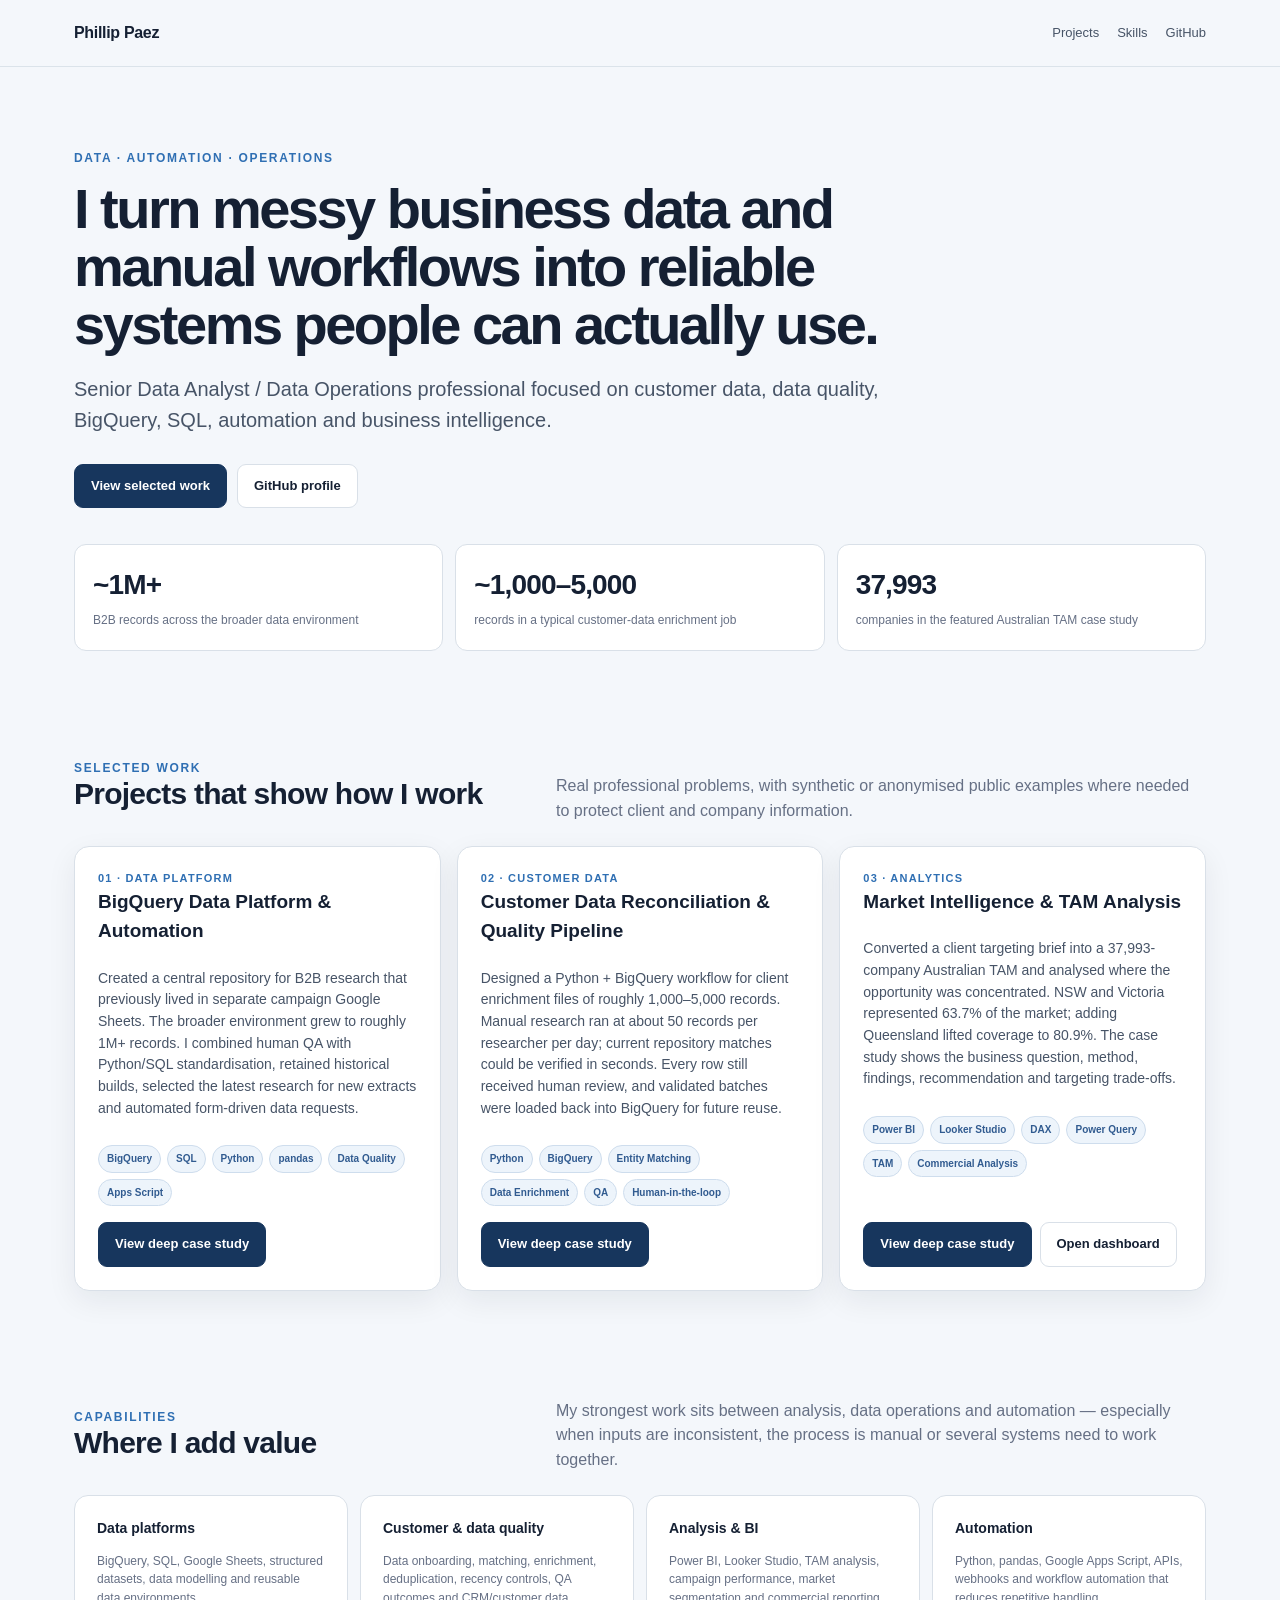
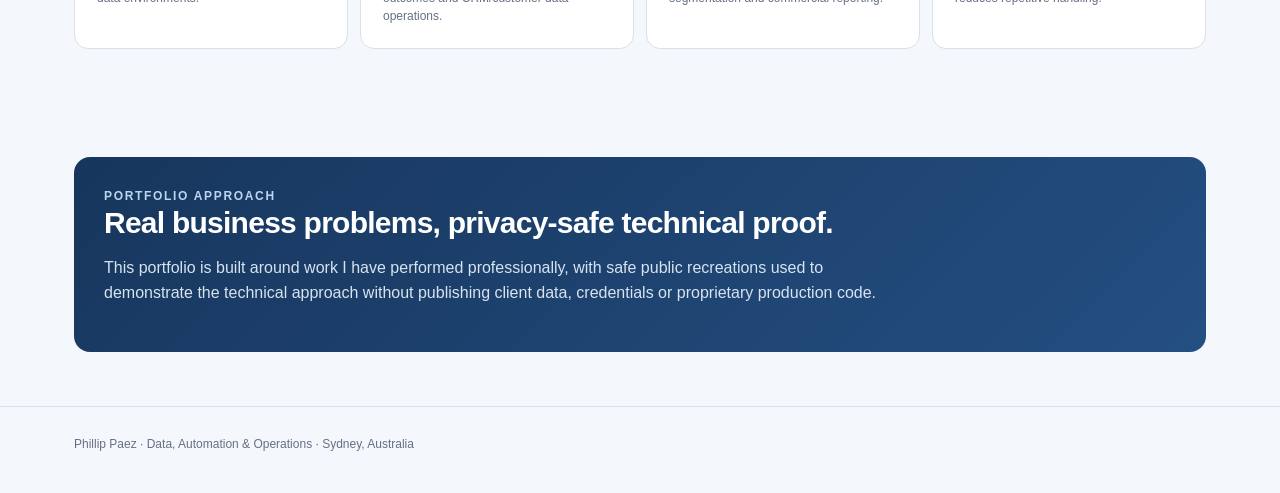
==== commit e6d4c69e: "Refocus portfolio homepage for recruiter review" ====
--- a/index.html
+++ b/index.html
@@ -1 +1 @@
-<!doctype html><html lang="en"><head><meta charset="utf-8"><meta name="viewport" content="width=device-width,initial-scale=1"><meta name="description" content="Phillip Paez — Data, Automation & Operations portfolio covering BigQuery, SQL, Python, Power BI, customer data, data quality and workflow automation."><title>Phillip Paez | Data, Automation & Operations</title><link rel="stylesheet" href="assets/style.css"></head><body><nav class="nav"><div class="wrap nav-inner"><a class="brand" href="./">Phillip Paez</a><div class="nav-links"><a href="#projects">Projects</a><a href="#skills">Skills</a><a href="https://github.com/papdiaz-fraxie">GitHub</a></div></div></nav><main><section class="hero"><div class="wrap"><div class="eyebrow">Data · Automation · Operations</div><h1>I turn messy business data and manual workflows into reliable systems people can actually use.</h1><p class="lead">Senior Data Analyst / Data Operations professional working across BigQuery, SQL, Python, Power BI, customer and CRM data, workflow automation, APIs and data quality.</p><div class="actions"><a class="btn primary" href="#projects">View selected work</a><a class="btn" href="https://github.com/papdiaz-fraxie">GitHub profile</a></div><div class="stats"><div class="stat"><strong>~1M+</strong><span>B2B records across the broader data environment</span></div><div class="stat"><strong>~208</strong><span>client campaigns per year on average, 2022–2025</span></div><div class="stat"><strong>37,993</strong><span>companies in the featured Australian TAM case study</span></div></div></div></section><section class="section" id="projects"><div class="wrap"><div class="section-head"><div><div class="eyebrow">Selected work</div><h2>Projects that show how I work</h2></div><p>These are based on real professional problems. Public code and deeper segmentation are synthetic or anonymised where needed to protect client and company information.</p></div><div class="grid-3"><article class="project"><div class="num">01 · DATA PLATFORM</div><h3>BigQuery Data Platform & Automation</h3><p>Created a central repository for B2B research that previously lived in separate campaign Google Sheets. The environment grew to roughly 1M+ records and supported a broader operation averaging about 208 client campaigns per year across 2022–2025. I combined human QA with Python/SQL standardisation, retained historical builds, selected the latest research for new extracts and automated form-driven data exports.</p><div class="tags"><span class="tag">BigQuery</span><span class="tag">SQL</span><span class="tag">Python</span><span class="tag">pandas</span><span class="tag">Data Quality</span><span class="tag">Apps Script</span></div><div class="project-actions"><a class="btn primary" href="projects/bigquery/">View deep case study</a></div></article><article class="project"><div class="num">02 · CUSTOMER DATA</div><h3>Customer Data Onboarding, Reconciliation & Quality</h3><p>Designed a Python + BigQuery workflow for client enrichment files of roughly 1,000–5,000 records. Before the workflow, researchers built records one by one at about 50 per day. Repository matches could be verified in seconds, while every row still received human review. Validated batches were loaded back into BigQuery through Python for future reuse.</p><div class="tags"><span class="tag">Python</span><span class="tag">BigQuery</span><span class="tag">Entity Matching</span><span class="tag">Data Enrichment</span><span class="tag">QA</span><span class="tag">Human-in-the-loop</span></div><div class="project-actions"><a class="btn primary" href="projects/customer-data/">View deep case study</a></div></article><article class="project"><div class="num">03 · ANALYTICS</div><h3>Market Intelligence & TAM Analysis</h3><p>Converted a client targeting brief into a 37,993-company Australian TAM and analysed where the opportunity was concentrated. NSW and Victoria represented 63.7% of the market; adding Queensland lifted coverage to 80.9%. The case study goes beyond dashboarding to show the business question, method, findings, recommendation, targeting trade-offs and post-campaign qualification logic.</p><div class="tags"><span class="tag">Power BI</span><span class="tag">Looker Studio</span><span class="tag">DAX</span><span class="tag">Power Query</span><span class="tag">TAM</span><span class="tag">Commercial Analysis</span></div><div class="project-actions"><a class="btn primary" href="projects/market-intelligence/">View deep case study</a><a class="btn" href="projects/market-intelligence/dashboard.html">Open dashboard</a></div></article></div></div></section><section class="section" id="skills"><div class="wrap"><div class="section-head"><div><div class="eyebrow">Capabilities</div><h2>Where I add value</h2></div><p>My strongest work sits between analysis, data operations and automation — especially when the inputs are inconsistent, the process is manual or several systems need to work together.</p></div><div class="skills"><div class="card"><h3>Data platforms</h3><p>BigQuery, SQL, Google Sheets, structured datasets, data modelling and reusable data environments.</p></div><div class="card"><h3>Customer & data quality</h3><p>Data onboarding, matching, enrichment, deduplication, recency controls, QA outcomes and CRM/customer data operations.</p></div><div class="card"><h3>Analysis & BI</h3><p>Power BI, Looker Studio, TAM analysis, campaign performance, market segmentation and commercial reporting.</p></div><div class="card"><h3>Automation</h3><p>Python, pandas, Google Apps Script, APIs, webhooks and workflow automation that reduces repetitive handling.</p></div></div></div></section><section class="section"><div class="wrap"><div class="banner"><div class="eyebrow" style="color:#bcd5ef">Portfolio approach</div><h2>Real business problems, privacy-safe technical proof.</h2><p>This portfolio is not a collection of tutorial datasets. It is built around work I have performed professionally, with safe public recreations used to demonstrate the technical approach without publishing client data, credentials or proprietary production code.</p></div></div></section></main><footer class="footer"><div class="wrap">Phillip Paez · Data, Automation & Operations · Sydney, Australia</div></footer></body></html>+<!doctype html><html lang="en"><head><meta charset="utf-8"><meta name="viewport" content="width=device-width,initial-scale=1"><meta name="description" content="Phillip Paez — Data, Automation & Operations portfolio covering BigQuery, SQL, Python, customer data, data quality, Power BI and workflow automation."><title>Phillip Paez | Data, Automation & Operations</title><link rel="stylesheet" href="assets/style.css"></head><body><nav class="nav"><div class="wrap nav-inner"><a class="brand" href="./">Phillip Paez</a><div class="nav-links"><a href="#projects">Projects</a><a href="#skills">Skills</a><a href="https://github.com/papdiaz-fraxie">GitHub</a></div></div></nav><main><section class="hero"><div class="wrap"><div class="eyebrow">Data · Automation · Operations</div><h1>I turn messy business data and manual workflows into reliable systems people can actually use.</h1><p class="lead">Senior Data Analyst / Data Operations professional focused on customer data, data quality, BigQuery, SQL, automation and business intelligence.</p><div class="actions"><a class="btn primary" href="#projects">View selected work</a><a class="btn" href="https://github.com/papdiaz-fraxie">GitHub profile</a></div><div class="stats"><div class="stat"><strong>~1M+</strong><span>B2B records across the broader data environment</span></div><div class="stat"><strong>~1,000–5,000</strong><span>records in a typical customer-data enrichment job</span></div><div class="stat"><strong>37,993</strong><span>companies in the featured Australian TAM case study</span></div></div></div></section><section class="section" id="projects"><div class="wrap"><div class="section-head"><div><div class="eyebrow">Selected work</div><h2>Projects that show how I work</h2></div><p>Real professional problems, with synthetic or anonymised public examples where needed to protect client and company information.</p></div><div class="grid-3"><article class="project"><div class="num">01 · DATA PLATFORM</div><h3>BigQuery Data Platform & Automation</h3><p>Created a central repository for B2B research that previously lived in separate campaign Google Sheets. The broader environment grew to roughly 1M+ records. I combined human QA with Python/SQL standardisation, retained historical builds, selected the latest research for new extracts and automated form-driven data requests.</p><div class="tags"><span class="tag">BigQuery</span><span class="tag">SQL</span><span class="tag">Python</span><span class="tag">pandas</span><span class="tag">Data Quality</span><span class="tag">Apps Script</span></div><div class="project-actions"><a class="btn primary" href="projects/bigquery/">View deep case study</a></div></article><article class="project"><div class="num">02 · CUSTOMER DATA</div><h3>Customer Data Reconciliation & Quality Pipeline</h3><p>Designed a Python + BigQuery workflow for client enrichment files of roughly 1,000–5,000 records. Manual research ran at about 50 records per researcher per day; current repository matches could be verified in seconds. Every row still received human review, and validated batches were loaded back into BigQuery for future reuse.</p><div class="tags"><span class="tag">Python</span><span class="tag">BigQuery</span><span class="tag">Entity Matching</span><span class="tag">Data Enrichment</span><span class="tag">QA</span><span class="tag">Human-in-the-loop</span></div><div class="project-actions"><a class="btn primary" href="projects/customer-data/">View deep case study</a></div></article><article class="project"><div class="num">03 · ANALYTICS</div><h3>Market Intelligence & TAM Analysis</h3><p>Converted a client targeting brief into a 37,993-company Australian TAM and analysed where the opportunity was concentrated. NSW and Victoria represented 63.7% of the market; adding Queensland lifted coverage to 80.9%. The case study shows the business question, method, findings, recommendation and targeting trade-offs.</p><div class="tags"><span class="tag">Power BI</span><span class="tag">Looker Studio</span><span class="tag">DAX</span><span class="tag">Power Query</span><span class="tag">TAM</span><span class="tag">Commercial Analysis</span></div><div class="project-actions"><a class="btn primary" href="projects/market-intelligence/">View deep case study</a><a class="btn" href="projects/market-intelligence/dashboard.html">Open dashboard</a></div></article></div></div></section><section class="section" id="skills"><div class="wrap"><div class="section-head"><div><div class="eyebrow">Capabilities</div><h2>Where I add value</h2></div><p>My strongest work sits between analysis, data operations and automation — especially when inputs are inconsistent, the process is manual or several systems need to work together.</p></div><div class="skills"><div class="card"><h3>Data platforms</h3><p>BigQuery, SQL, Google Sheets, structured datasets, data modelling and reusable data environments.</p></div><div class="card"><h3>Customer & data quality</h3><p>Data onboarding, matching, enrichment, deduplication, recency controls, QA outcomes and CRM/customer data operations.</p></div><div class="card"><h3>Analysis & BI</h3><p>Power BI, Looker Studio, TAM analysis, campaign performance, market segmentation and commercial reporting.</p></div><div class="card"><h3>Automation</h3><p>Python, pandas, Google Apps Script, APIs, webhooks and workflow automation that reduces repetitive handling.</p></div></div></div></section><section class="section"><div class="wrap"><div class="banner"><div class="eyebrow" style="color:#bcd5ef">Portfolio approach</div><h2>Real business problems, privacy-safe technical proof.</h2><p>This portfolio is built around work I have performed professionally, with safe public recreations used to demonstrate the technical approach without publishing client data, credentials or proprietary production code.</p></div></div></section></main><footer class="footer"><div class="wrap">Phillip Paez · Data, Automation & Operations · Sydney, Australia</div></footer></body></html>
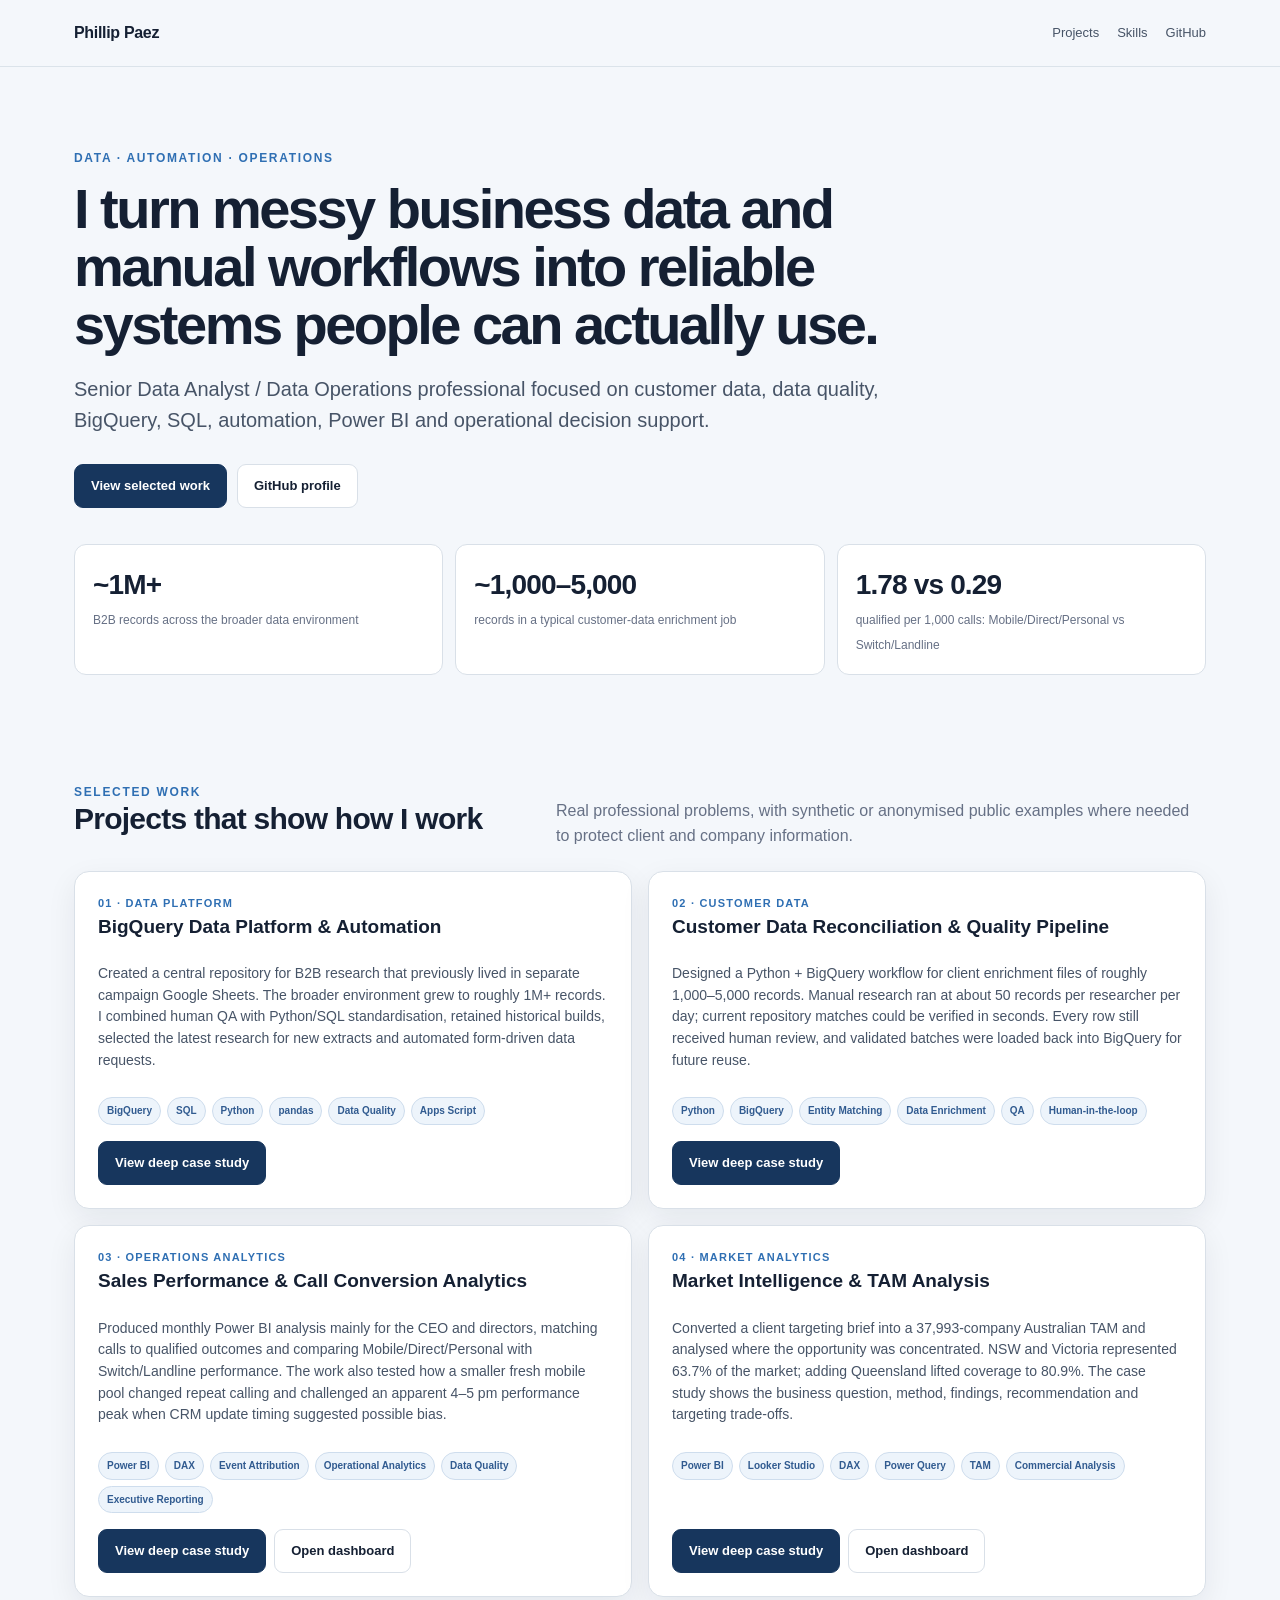
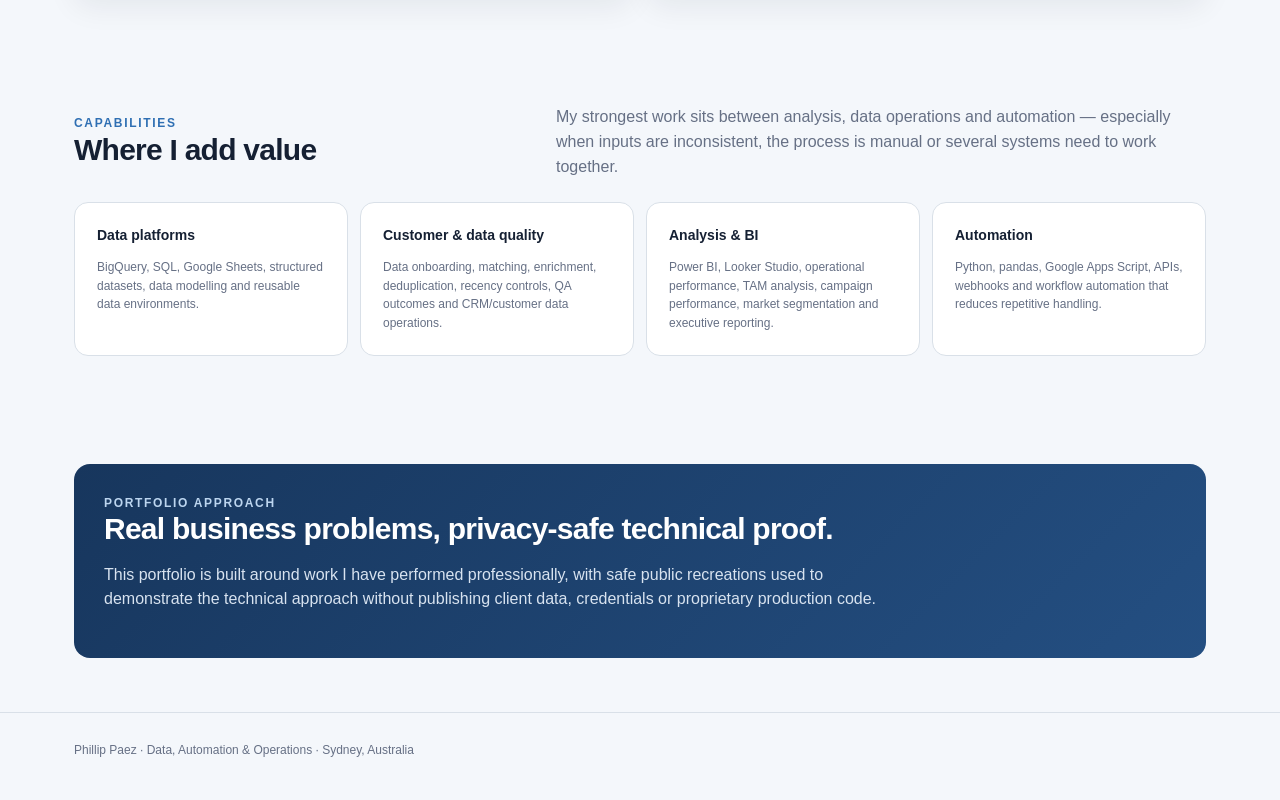
==== commit 94d4809e: "Feature operations analytics case study on portfolio homepage" ====
--- a/index.html
+++ b/index.html
@@ -1 +1 @@
-<!doctype html><html lang="en"><head><meta charset="utf-8"><meta name="viewport" content="width=device-width,initial-scale=1"><meta name="description" content="Phillip Paez — Data, Automation & Operations portfolio covering BigQuery, SQL, Python, customer data, data quality, Power BI and workflow automation."><title>Phillip Paez | Data, Automation & Operations</title><link rel="stylesheet" href="assets/style.css"></head><body><nav class="nav"><div class="wrap nav-inner"><a class="brand" href="./">Phillip Paez</a><div class="nav-links"><a href="#projects">Projects</a><a href="#skills">Skills</a><a href="https://github.com/papdiaz-fraxie">GitHub</a></div></div></nav><main><section class="hero"><div class="wrap"><div class="eyebrow">Data · Automation · Operations</div><h1>I turn messy business data and manual workflows into reliable systems people can actually use.</h1><p class="lead">Senior Data Analyst / Data Operations professional focused on customer data, data quality, BigQuery, SQL, automation and business intelligence.</p><div class="actions"><a class="btn primary" href="#projects">View selected work</a><a class="btn" href="https://github.com/papdiaz-fraxie">GitHub profile</a></div><div class="stats"><div class="stat"><strong>~1M+</strong><span>B2B records across the broader data environment</span></div><div class="stat"><strong>~1,000–5,000</strong><span>records in a typical customer-data enrichment job</span></div><div class="stat"><strong>37,993</strong><span>companies in the featured Australian TAM case study</span></div></div></div></section><section class="section" id="projects"><div class="wrap"><div class="section-head"><div><div class="eyebrow">Selected work</div><h2>Projects that show how I work</h2></div><p>Real professional problems, with synthetic or anonymised public examples where needed to protect client and company information.</p></div><div class="grid-3"><article class="project"><div class="num">01 · DATA PLATFORM</div><h3>BigQuery Data Platform & Automation</h3><p>Created a central repository for B2B research that previously lived in separate campaign Google Sheets. The broader environment grew to roughly 1M+ records. I combined human QA with Python/SQL standardisation, retained historical builds, selected the latest research for new extracts and automated form-driven data requests.</p><div class="tags"><span class="tag">BigQuery</span><span class="tag">SQL</span><span class="tag">Python</span><span class="tag">pandas</span><span class="tag">Data Quality</span><span class="tag">Apps Script</span></div><div class="project-actions"><a class="btn primary" href="projects/bigquery/">View deep case study</a></div></article><article class="project"><div class="num">02 · CUSTOMER DATA</div><h3>Customer Data Reconciliation & Quality Pipeline</h3><p>Designed a Python + BigQuery workflow for client enrichment files of roughly 1,000–5,000 records. Manual research ran at about 50 records per researcher per day; current repository matches could be verified in seconds. Every row still received human review, and validated batches were loaded back into BigQuery for future reuse.</p><div class="tags"><span class="tag">Python</span><span class="tag">BigQuery</span><span class="tag">Entity Matching</span><span class="tag">Data Enrichment</span><span class="tag">QA</span><span class="tag">Human-in-the-loop</span></div><div class="project-actions"><a class="btn primary" href="projects/customer-data/">View deep case study</a></div></article><article class="project"><div class="num">03 · ANALYTICS</div><h3>Market Intelligence & TAM Analysis</h3><p>Converted a client targeting brief into a 37,993-company Australian TAM and analysed where the opportunity was concentrated. NSW and Victoria represented 63.7% of the market; adding Queensland lifted coverage to 80.9%. The case study shows the business question, method, findings, recommendation and targeting trade-offs.</p><div class="tags"><span class="tag">Power BI</span><span class="tag">Looker Studio</span><span class="tag">DAX</span><span class="tag">Power Query</span><span class="tag">TAM</span><span class="tag">Commercial Analysis</span></div><div class="project-actions"><a class="btn primary" href="projects/market-intelligence/">View deep case study</a><a class="btn" href="projects/market-intelligence/dashboard.html">Open dashboard</a></div></article></div></div></section><section class="section" id="skills"><div class="wrap"><div class="section-head"><div><div class="eyebrow">Capabilities</div><h2>Where I add value</h2></div><p>My strongest work sits between analysis, data operations and automation — especially when inputs are inconsistent, the process is manual or several systems need to work together.</p></div><div class="skills"><div class="card"><h3>Data platforms</h3><p>BigQuery, SQL, Google Sheets, structured datasets, data modelling and reusable data environments.</p></div><div class="card"><h3>Customer & data quality</h3><p>Data onboarding, matching, enrichment, deduplication, recency controls, QA outcomes and CRM/customer data operations.</p></div><div class="card"><h3>Analysis & BI</h3><p>Power BI, Looker Studio, TAM analysis, campaign performance, market segmentation and commercial reporting.</p></div><div class="card"><h3>Automation</h3><p>Python, pandas, Google Apps Script, APIs, webhooks and workflow automation that reduces repetitive handling.</p></div></div></div></section><section class="section"><div class="wrap"><div class="banner"><div class="eyebrow" style="color:#bcd5ef">Portfolio approach</div><h2>Real business problems, privacy-safe technical proof.</h2><p>This portfolio is built around work I have performed professionally, with safe public recreations used to demonstrate the technical approach without publishing client data, credentials or proprietary production code.</p></div></div></section></main><footer class="footer"><div class="wrap">Phillip Paez · Data, Automation & Operations · Sydney, Australia</div></footer></body></html>+<!doctype html><html lang="en"><head><meta charset="utf-8"><meta name="viewport" content="width=device-width,initial-scale=1"><meta name="description" content="Phillip Paez — Data, Automation & Operations portfolio covering BigQuery, SQL, Python, customer data, data quality, Power BI and operational analytics."><title>Phillip Paez | Data, Automation & Operations</title><link rel="stylesheet" href="assets/style.css"></head><body><nav class="nav"><div class="wrap nav-inner"><a class="brand" href="./">Phillip Paez</a><div class="nav-links"><a href="#projects">Projects</a><a href="#skills">Skills</a><a href="https://github.com/papdiaz-fraxie">GitHub</a></div></div></nav><main><section class="hero"><div class="wrap"><div class="eyebrow">Data · Automation · Operations</div><h1>I turn messy business data and manual workflows into reliable systems people can actually use.</h1><p class="lead">Senior Data Analyst / Data Operations professional focused on customer data, data quality, BigQuery, SQL, automation, Power BI and operational decision support.</p><div class="actions"><a class="btn primary" href="#projects">View selected work</a><a class="btn" href="https://github.com/papdiaz-fraxie">GitHub profile</a></div><div class="stats"><div class="stat"><strong>~1M+</strong><span>B2B records across the broader data environment</span></div><div class="stat"><strong>~1,000–5,000</strong><span>records in a typical customer-data enrichment job</span></div><div class="stat"><strong>1.78 vs 0.29</strong><span>qualified per 1,000 calls: Mobile/Direct/Personal vs Switch/Landline</span></div></div></div></section><section class="section" id="projects"><div class="wrap"><div class="section-head"><div><div class="eyebrow">Selected work</div><h2>Projects that show how I work</h2></div><p>Real professional problems, with synthetic or anonymised public examples where needed to protect client and company information.</p></div><div class="two-col"><article class="project"><div class="num">01 · DATA PLATFORM</div><h3>BigQuery Data Platform & Automation</h3><p>Created a central repository for B2B research that previously lived in separate campaign Google Sheets. The broader environment grew to roughly 1M+ records. I combined human QA with Python/SQL standardisation, retained historical builds, selected the latest research for new extracts and automated form-driven data requests.</p><div class="tags"><span class="tag">BigQuery</span><span class="tag">SQL</span><span class="tag">Python</span><span class="tag">pandas</span><span class="tag">Data Quality</span><span class="tag">Apps Script</span></div><div class="project-actions"><a class="btn primary" href="projects/bigquery/">View deep case study</a></div></article><article class="project"><div class="num">02 · CUSTOMER DATA</div><h3>Customer Data Reconciliation & Quality Pipeline</h3><p>Designed a Python + BigQuery workflow for client enrichment files of roughly 1,000–5,000 records. Manual research ran at about 50 records per researcher per day; current repository matches could be verified in seconds. Every row still received human review, and validated batches were loaded back into BigQuery for future reuse.</p><div class="tags"><span class="tag">Python</span><span class="tag">BigQuery</span><span class="tag">Entity Matching</span><span class="tag">Data Enrichment</span><span class="tag">QA</span><span class="tag">Human-in-the-loop</span></div><div class="project-actions"><a class="btn primary" href="projects/customer-data/">View deep case study</a></div></article><article class="project"><div class="num">03 · OPERATIONS ANALYTICS</div><h3>Sales Performance & Call Conversion Analytics</h3><p>Produced monthly Power BI analysis mainly for the CEO and directors, matching calls to qualified outcomes and comparing Mobile/Direct/Personal with Switch/Landline performance. The work also tested how a smaller fresh mobile pool changed repeat calling and challenged an apparent 4–5 pm performance peak when CRM update timing suggested possible bias.</p><div class="tags"><span class="tag">Power BI</span><span class="tag">DAX</span><span class="tag">Event Attribution</span><span class="tag">Operational Analytics</span><span class="tag">Data Quality</span><span class="tag">Executive Reporting</span></div><div class="project-actions"><a class="btn primary" href="projects/sales-performance/">View deep case study</a><a class="btn" href="projects/sales-performance/dashboard.html">Open dashboard</a></div></article><article class="project"><div class="num">04 · MARKET ANALYTICS</div><h3>Market Intelligence & TAM Analysis</h3><p>Converted a client targeting brief into a 37,993-company Australian TAM and analysed where the opportunity was concentrated. NSW and Victoria represented 63.7% of the market; adding Queensland lifted coverage to 80.9%. The case study shows the business question, method, findings, recommendation and targeting trade-offs.</p><div class="tags"><span class="tag">Power BI</span><span class="tag">Looker Studio</span><span class="tag">DAX</span><span class="tag">Power Query</span><span class="tag">TAM</span><span class="tag">Commercial Analysis</span></div><div class="project-actions"><a class="btn primary" href="projects/market-intelligence/">View deep case study</a><a class="btn" href="projects/market-intelligence/dashboard.html">Open dashboard</a></div></article></div></div></section><section class="section" id="skills"><div class="wrap"><div class="section-head"><div><div class="eyebrow">Capabilities</div><h2>Where I add value</h2></div><p>My strongest work sits between analysis, data operations and automation — especially when inputs are inconsistent, the process is manual or several systems need to work together.</p></div><div class="skills"><div class="card"><h3>Data platforms</h3><p>BigQuery, SQL, Google Sheets, structured datasets, data modelling and reusable data environments.</p></div><div class="card"><h3>Customer & data quality</h3><p>Data onboarding, matching, enrichment, deduplication, recency controls, QA outcomes and CRM/customer data operations.</p></div><div class="card"><h3>Analysis & BI</h3><p>Power BI, Looker Studio, operational performance, TAM analysis, campaign performance, market segmentation and executive reporting.</p></div><div class="card"><h3>Automation</h3><p>Python, pandas, Google Apps Script, APIs, webhooks and workflow automation that reduces repetitive handling.</p></div></div></div></section><section class="section"><div class="wrap"><div class="banner"><div class="eyebrow" style="color:#bcd5ef">Portfolio approach</div><h2>Real business problems, privacy-safe technical proof.</h2><p>This portfolio is built around work I have performed professionally, with safe public recreations used to demonstrate the technical approach without publishing client data, credentials or proprietary production code.</p></div></div></section></main><footer class="footer"><div class="wrap">Phillip Paez · Data, Automation & Operations · Sydney, Australia</div></footer></body></html>
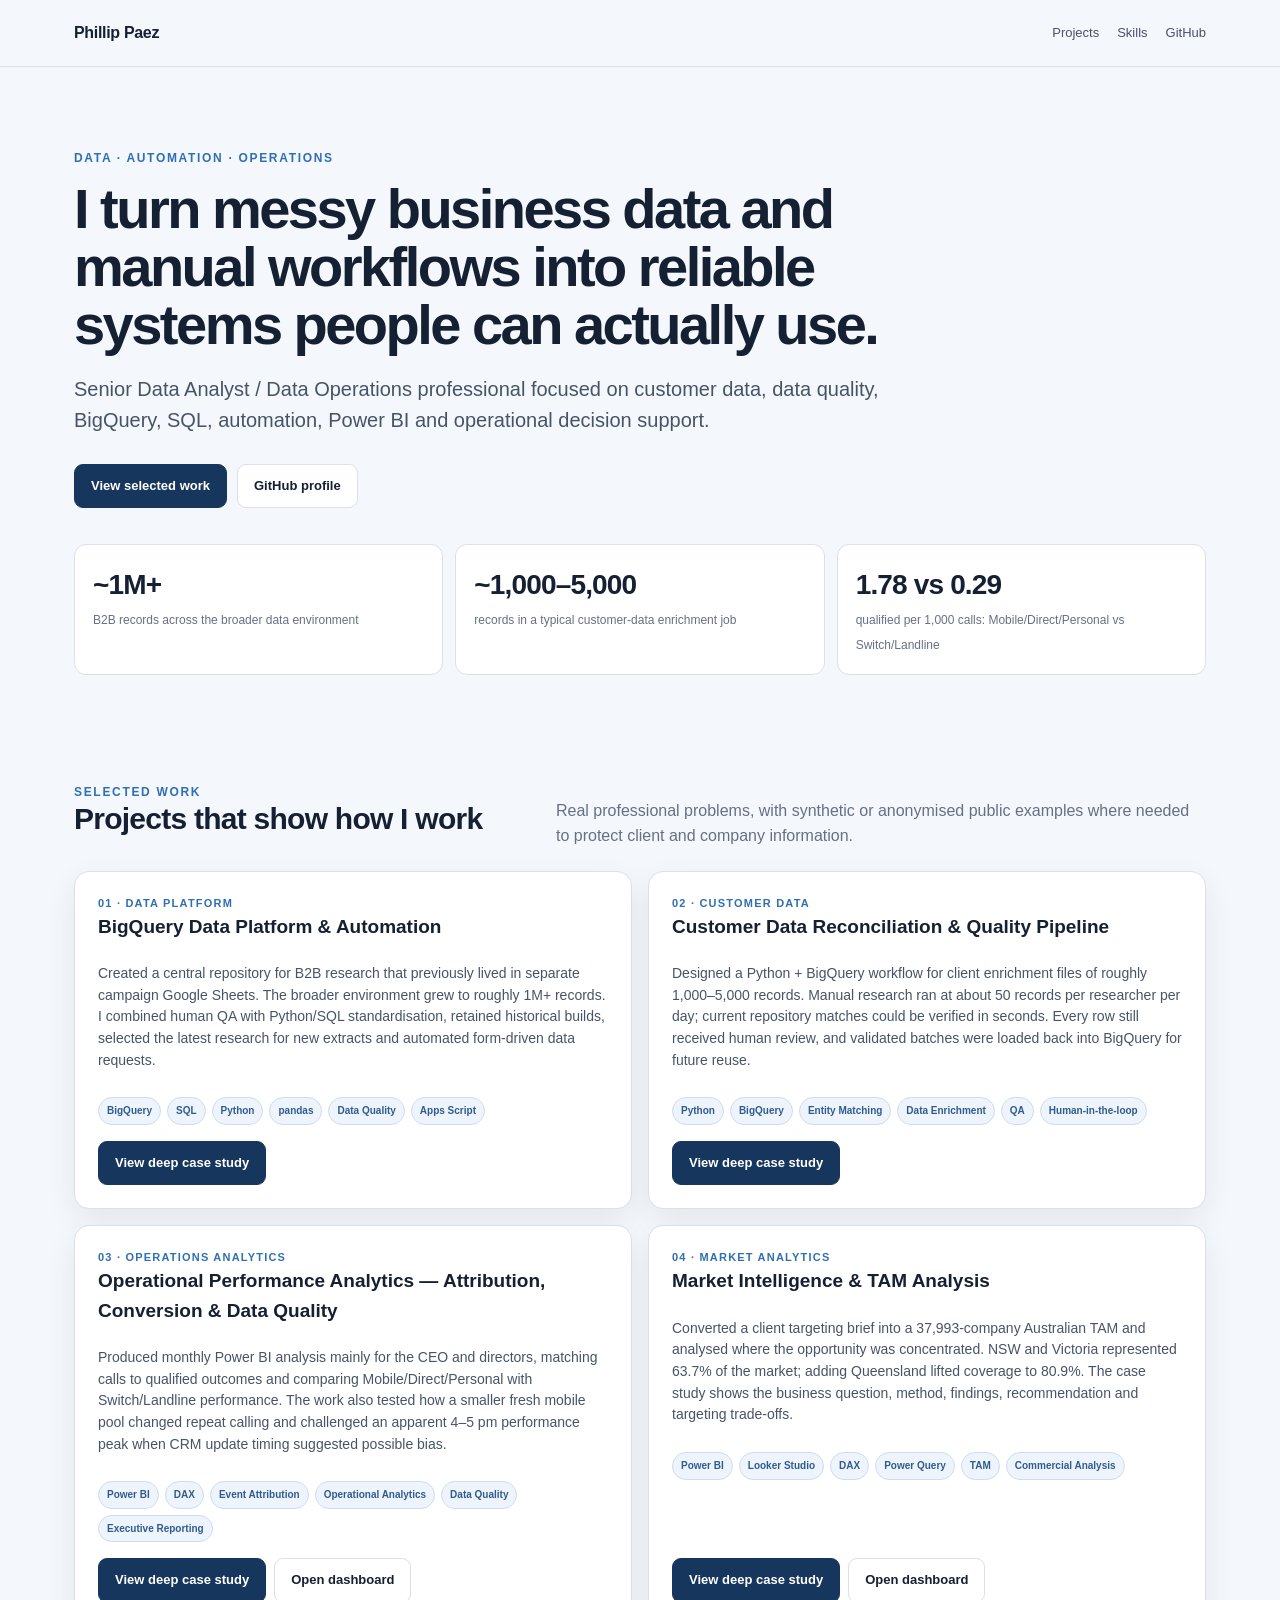
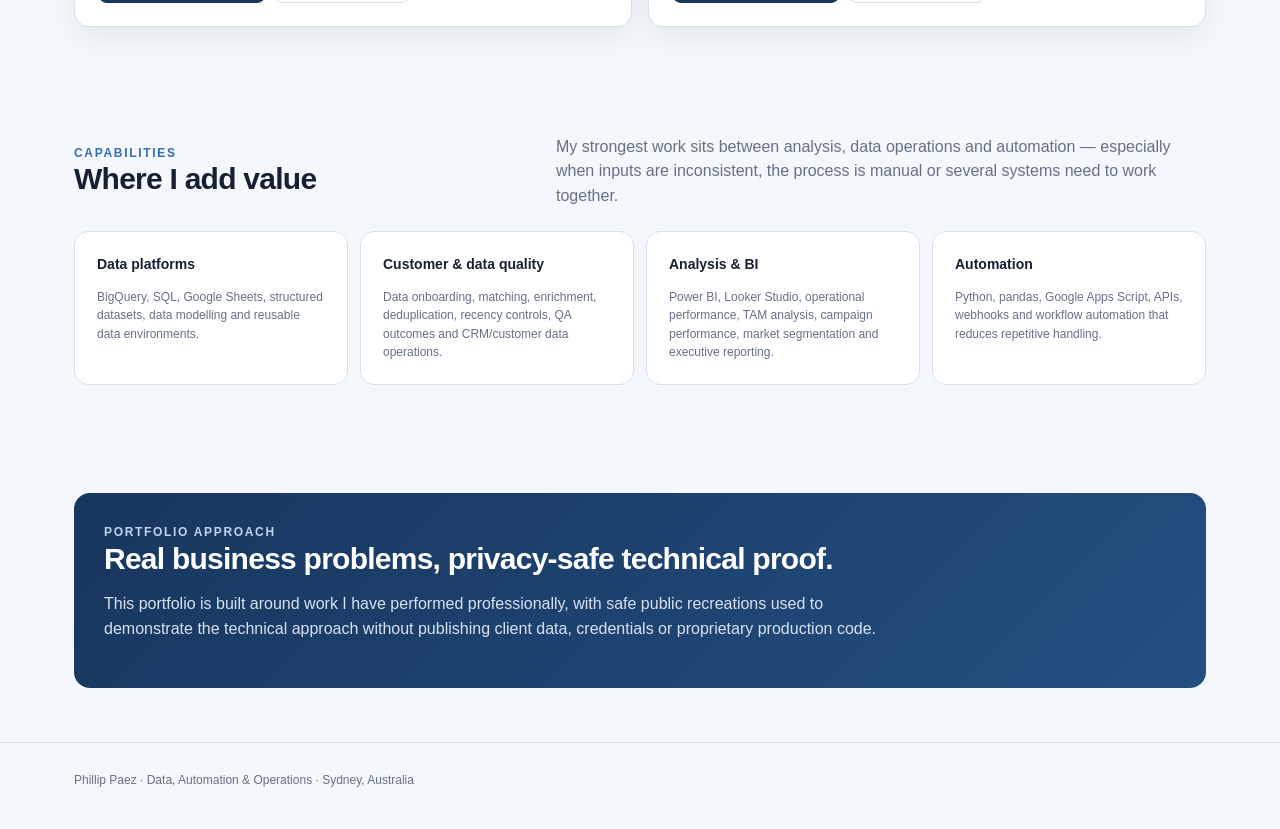
==== commit f3a7ca94: "Use broader permanent operations analytics title" ====
--- a/index.html
+++ b/index.html
@@ -1 +1 @@
-<!doctype html><html lang="en"><head><meta charset="utf-8"><meta name="viewport" content="width=device-width,initial-scale=1"><meta name="description" content="Phillip Paez — Data, Automation & Operations portfolio covering BigQuery, SQL, Python, customer data, data quality, Power BI and operational analytics."><title>Phillip Paez | Data, Automation & Operations</title><link rel="stylesheet" href="assets/style.css"></head><body><nav class="nav"><div class="wrap nav-inner"><a class="brand" href="./">Phillip Paez</a><div class="nav-links"><a href="#projects">Projects</a><a href="#skills">Skills</a><a href="https://github.com/papdiaz-fraxie">GitHub</a></div></div></nav><main><section class="hero"><div class="wrap"><div class="eyebrow">Data · Automation · Operations</div><h1>I turn messy business data and manual workflows into reliable systems people can actually use.</h1><p class="lead">Senior Data Analyst / Data Operations professional focused on customer data, data quality, BigQuery, SQL, automation, Power BI and operational decision support.</p><div class="actions"><a class="btn primary" href="#projects">View selected work</a><a class="btn" href="https://github.com/papdiaz-fraxie">GitHub profile</a></div><div class="stats"><div class="stat"><strong>~1M+</strong><span>B2B records across the broader data environment</span></div><div class="stat"><strong>~1,000–5,000</strong><span>records in a typical customer-data enrichment job</span></div><div class="stat"><strong>1.78 vs 0.29</strong><span>qualified per 1,000 calls: Mobile/Direct/Personal vs Switch/Landline</span></div></div></div></section><section class="section" id="projects"><div class="wrap"><div class="section-head"><div><div class="eyebrow">Selected work</div><h2>Projects that show how I work</h2></div><p>Real professional problems, with synthetic or anonymised public examples where needed to protect client and company information.</p></div><div class="two-col"><article class="project"><div class="num">01 · DATA PLATFORM</div><h3>BigQuery Data Platform & Automation</h3><p>Created a central repository for B2B research that previously lived in separate campaign Google Sheets. The broader environment grew to roughly 1M+ records. I combined human QA with Python/SQL standardisation, retained historical builds, selected the latest research for new extracts and automated form-driven data requests.</p><div class="tags"><span class="tag">BigQuery</span><span class="tag">SQL</span><span class="tag">Python</span><span class="tag">pandas</span><span class="tag">Data Quality</span><span class="tag">Apps Script</span></div><div class="project-actions"><a class="btn primary" href="projects/bigquery/">View deep case study</a></div></article><article class="project"><div class="num">02 · CUSTOMER DATA</div><h3>Customer Data Reconciliation & Quality Pipeline</h3><p>Designed a Python + BigQuery workflow for client enrichment files of roughly 1,000–5,000 records. Manual research ran at about 50 records per researcher per day; current repository matches could be verified in seconds. Every row still received human review, and validated batches were loaded back into BigQuery for future reuse.</p><div class="tags"><span class="tag">Python</span><span class="tag">BigQuery</span><span class="tag">Entity Matching</span><span class="tag">Data Enrichment</span><span class="tag">QA</span><span class="tag">Human-in-the-loop</span></div><div class="project-actions"><a class="btn primary" href="projects/customer-data/">View deep case study</a></div></article><article class="project"><div class="num">03 · OPERATIONS ANALYTICS</div><h3>Sales Performance & Call Conversion Analytics</h3><p>Produced monthly Power BI analysis mainly for the CEO and directors, matching calls to qualified outcomes and comparing Mobile/Direct/Personal with Switch/Landline performance. The work also tested how a smaller fresh mobile pool changed repeat calling and challenged an apparent 4–5 pm performance peak when CRM update timing suggested possible bias.</p><div class="tags"><span class="tag">Power BI</span><span class="tag">DAX</span><span class="tag">Event Attribution</span><span class="tag">Operational Analytics</span><span class="tag">Data Quality</span><span class="tag">Executive Reporting</span></div><div class="project-actions"><a class="btn primary" href="projects/sales-performance/">View deep case study</a><a class="btn" href="projects/sales-performance/dashboard.html">Open dashboard</a></div></article><article class="project"><div class="num">04 · MARKET ANALYTICS</div><h3>Market Intelligence & TAM Analysis</h3><p>Converted a client targeting brief into a 37,993-company Australian TAM and analysed where the opportunity was concentrated. NSW and Victoria represented 63.7% of the market; adding Queensland lifted coverage to 80.9%. The case study shows the business question, method, findings, recommendation and targeting trade-offs.</p><div class="tags"><span class="tag">Power BI</span><span class="tag">Looker Studio</span><span class="tag">DAX</span><span class="tag">Power Query</span><span class="tag">TAM</span><span class="tag">Commercial Analysis</span></div><div class="project-actions"><a class="btn primary" href="projects/market-intelligence/">View deep case study</a><a class="btn" href="projects/market-intelligence/dashboard.html">Open dashboard</a></div></article></div></div></section><section class="section" id="skills"><div class="wrap"><div class="section-head"><div><div class="eyebrow">Capabilities</div><h2>Where I add value</h2></div><p>My strongest work sits between analysis, data operations and automation — especially when inputs are inconsistent, the process is manual or several systems need to work together.</p></div><div class="skills"><div class="card"><h3>Data platforms</h3><p>BigQuery, SQL, Google Sheets, structured datasets, data modelling and reusable data environments.</p></div><div class="card"><h3>Customer & data quality</h3><p>Data onboarding, matching, enrichment, deduplication, recency controls, QA outcomes and CRM/customer data operations.</p></div><div class="card"><h3>Analysis & BI</h3><p>Power BI, Looker Studio, operational performance, TAM analysis, campaign performance, market segmentation and executive reporting.</p></div><div class="card"><h3>Automation</h3><p>Python, pandas, Google Apps Script, APIs, webhooks and workflow automation that reduces repetitive handling.</p></div></div></div></section><section class="section"><div class="wrap"><div class="banner"><div class="eyebrow" style="color:#bcd5ef">Portfolio approach</div><h2>Real business problems, privacy-safe technical proof.</h2><p>This portfolio is built around work I have performed professionally, with safe public recreations used to demonstrate the technical approach without publishing client data, credentials or proprietary production code.</p></div></div></section></main><footer class="footer"><div class="wrap">Phillip Paez · Data, Automation & Operations · Sydney, Australia</div></footer></body></html>+<!doctype html><html lang="en"><head><meta charset="utf-8"><meta name="viewport" content="width=device-width,initial-scale=1"><meta name="description" content="Phillip Paez — Data, Automation & Operations portfolio covering BigQuery, SQL, Python, customer data, data quality, Power BI and operational analytics."><title>Phillip Paez | Data, Automation & Operations</title><link rel="stylesheet" href="assets/style.css"></head><body><nav class="nav"><div class="wrap nav-inner"><a class="brand" href="./">Phillip Paez</a><div class="nav-links"><a href="#projects">Projects</a><a href="#skills">Skills</a><a href="https://github.com/papdiaz-fraxie">GitHub</a></div></div></nav><main><section class="hero"><div class="wrap"><div class="eyebrow">Data · Automation · Operations</div><h1>I turn messy business data and manual workflows into reliable systems people can actually use.</h1><p class="lead">Senior Data Analyst / Data Operations professional focused on customer data, data quality, BigQuery, SQL, automation, Power BI and operational decision support.</p><div class="actions"><a class="btn primary" href="#projects">View selected work</a><a class="btn" href="https://github.com/papdiaz-fraxie">GitHub profile</a></div><div class="stats"><div class="stat"><strong>~1M+</strong><span>B2B records across the broader data environment</span></div><div class="stat"><strong>~1,000–5,000</strong><span>records in a typical customer-data enrichment job</span></div><div class="stat"><strong>1.78 vs 0.29</strong><span>qualified per 1,000 calls: Mobile/Direct/Personal vs Switch/Landline</span></div></div></div></section><section class="section" id="projects"><div class="wrap"><div class="section-head"><div><div class="eyebrow">Selected work</div><h2>Projects that show how I work</h2></div><p>Real professional problems, with synthetic or anonymised public examples where needed to protect client and company information.</p></div><div class="two-col"><article class="project"><div class="num">01 · DATA PLATFORM</div><h3>BigQuery Data Platform & Automation</h3><p>Created a central repository for B2B research that previously lived in separate campaign Google Sheets. The broader environment grew to roughly 1M+ records. I combined human QA with Python/SQL standardisation, retained historical builds, selected the latest research for new extracts and automated form-driven data requests.</p><div class="tags"><span class="tag">BigQuery</span><span class="tag">SQL</span><span class="tag">Python</span><span class="tag">pandas</span><span class="tag">Data Quality</span><span class="tag">Apps Script</span></div><div class="project-actions"><a class="btn primary" href="projects/bigquery/">View deep case study</a></div></article><article class="project"><div class="num">02 · CUSTOMER DATA</div><h3>Customer Data Reconciliation & Quality Pipeline</h3><p>Designed a Python + BigQuery workflow for client enrichment files of roughly 1,000–5,000 records. Manual research ran at about 50 records per researcher per day; current repository matches could be verified in seconds. Every row still received human review, and validated batches were loaded back into BigQuery for future reuse.</p><div class="tags"><span class="tag">Python</span><span class="tag">BigQuery</span><span class="tag">Entity Matching</span><span class="tag">Data Enrichment</span><span class="tag">QA</span><span class="tag">Human-in-the-loop</span></div><div class="project-actions"><a class="btn primary" href="projects/customer-data/">View deep case study</a></div></article><article class="project"><div class="num">03 · OPERATIONS ANALYTICS</div><h3>Operational Performance Analytics — Attribution, Conversion & Data Quality</h3><p>Produced monthly Power BI analysis mainly for the CEO and directors, matching calls to qualified outcomes and comparing Mobile/Direct/Personal with Switch/Landline performance. The work also tested how a smaller fresh mobile pool changed repeat calling and challenged an apparent 4–5 pm performance peak when CRM update timing suggested possible bias.</p><div class="tags"><span class="tag">Power BI</span><span class="tag">DAX</span><span class="tag">Event Attribution</span><span class="tag">Operational Analytics</span><span class="tag">Data Quality</span><span class="tag">Executive Reporting</span></div><div class="project-actions"><a class="btn primary" href="projects/sales-performance/">View deep case study</a><a class="btn" href="projects/sales-performance/dashboard.html">Open dashboard</a></div></article><article class="project"><div class="num">04 · MARKET ANALYTICS</div><h3>Market Intelligence & TAM Analysis</h3><p>Converted a client targeting brief into a 37,993-company Australian TAM and analysed where the opportunity was concentrated. NSW and Victoria represented 63.7% of the market; adding Queensland lifted coverage to 80.9%. The case study shows the business question, method, findings, recommendation and targeting trade-offs.</p><div class="tags"><span class="tag">Power BI</span><span class="tag">Looker Studio</span><span class="tag">DAX</span><span class="tag">Power Query</span><span class="tag">TAM</span><span class="tag">Commercial Analysis</span></div><div class="project-actions"><a class="btn primary" href="projects/market-intelligence/">View deep case study</a><a class="btn" href="projects/market-intelligence/dashboard.html">Open dashboard</a></div></article></div></div></section><section class="section" id="skills"><div class="wrap"><div class="section-head"><div><div class="eyebrow">Capabilities</div><h2>Where I add value</h2></div><p>My strongest work sits between analysis, data operations and automation — especially when inputs are inconsistent, the process is manual or several systems need to work together.</p></div><div class="skills"><div class="card"><h3>Data platforms</h3><p>BigQuery, SQL, Google Sheets, structured datasets, data modelling and reusable data environments.</p></div><div class="card"><h3>Customer & data quality</h3><p>Data onboarding, matching, enrichment, deduplication, recency controls, QA outcomes and CRM/customer data operations.</p></div><div class="card"><h3>Analysis & BI</h3><p>Power BI, Looker Studio, operational performance, TAM analysis, campaign performance, market segmentation and executive reporting.</p></div><div class="card"><h3>Automation</h3><p>Python, pandas, Google Apps Script, APIs, webhooks and workflow automation that reduces repetitive handling.</p></div></div></div></section><section class="section"><div class="wrap"><div class="banner"><div class="eyebrow" style="color:#bcd5ef">Portfolio approach</div><h2>Real business problems, privacy-safe technical proof.</h2><p>This portfolio is built around work I have performed professionally, with safe public recreations used to demonstrate the technical approach without publishing client data, credentials or proprietary production code.</p></div></div></section></main><footer class="footer"><div class="wrap">Phillip Paez · Data, Automation & Operations · Sydney, Australia</div></footer></body></html>
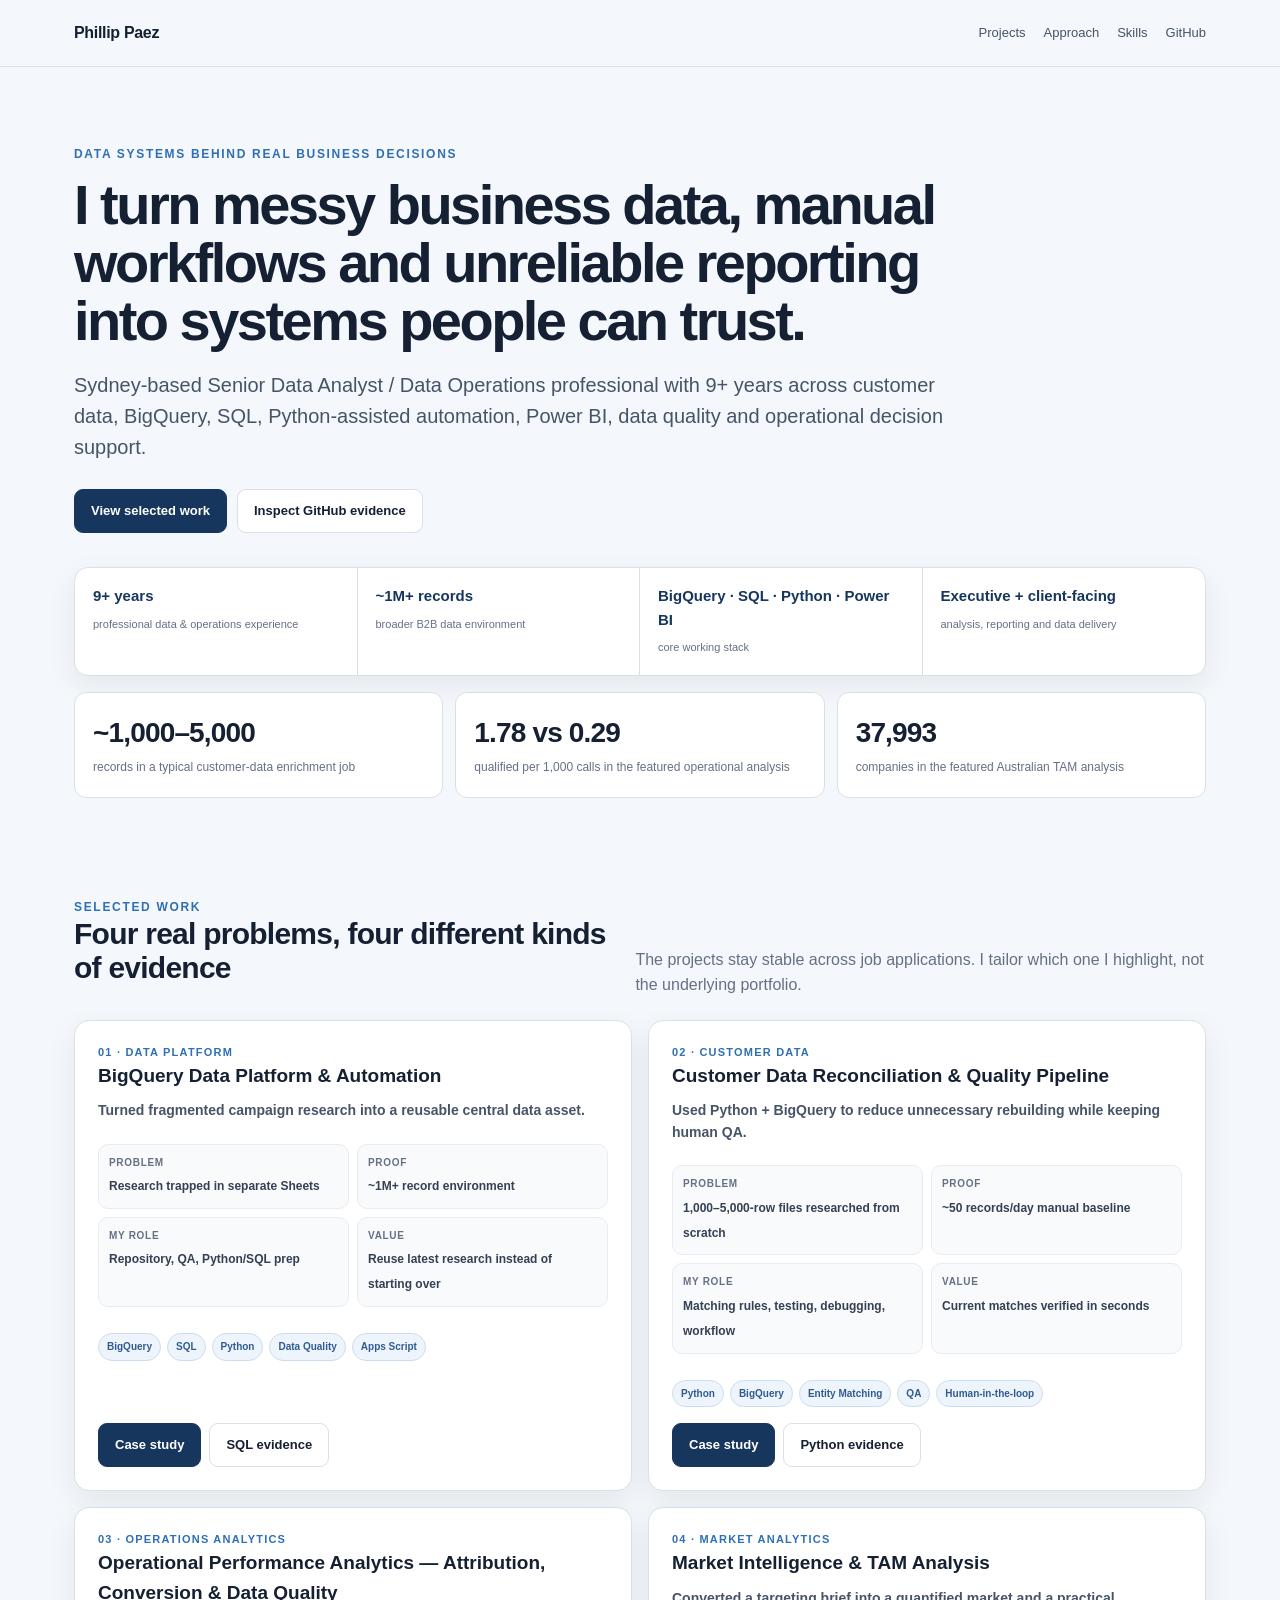
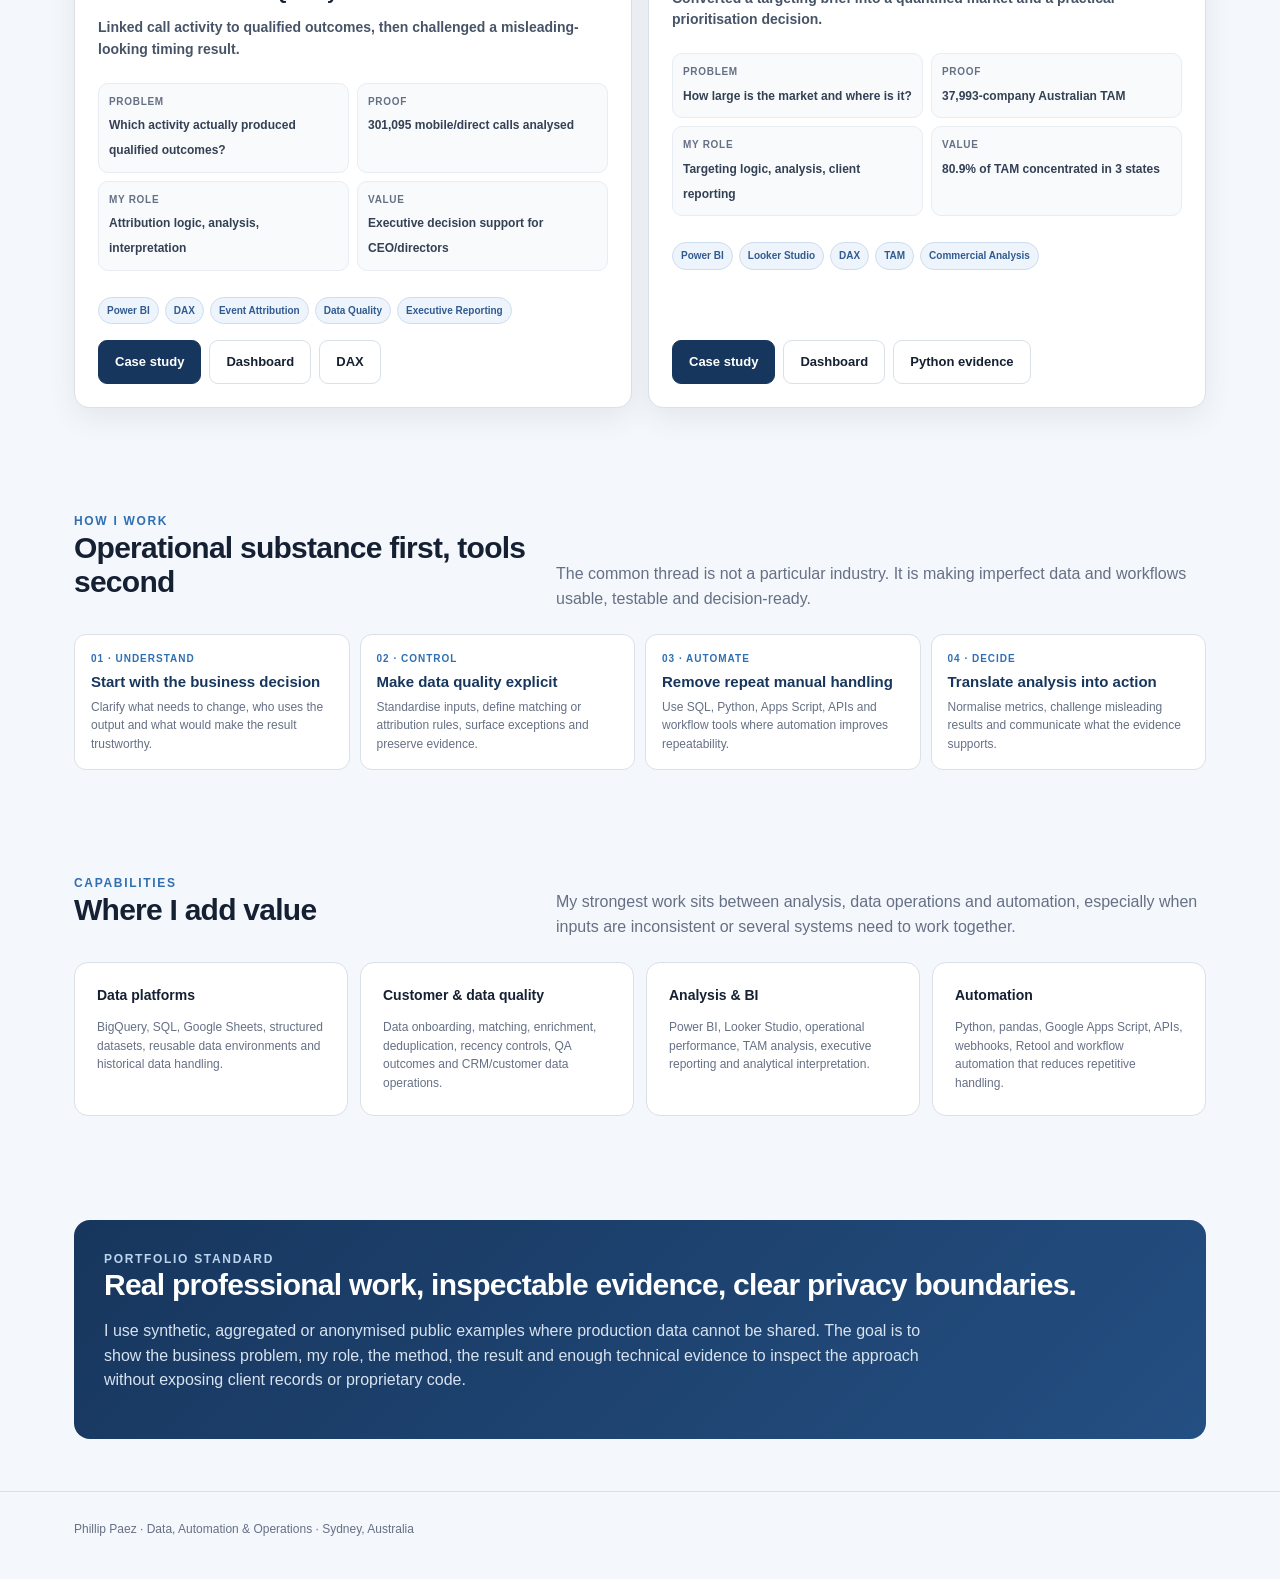
==== commit 5087d829: "Redesign homepage around proof and recruiter scanability" ====
--- a/index.html
+++ b/index.html
@@ -1 +1 @@
-<!doctype html><html lang="en"><head><meta charset="utf-8"><meta name="viewport" content="width=device-width,initial-scale=1"><meta name="description" content="Phillip Paez — Data, Automation & Operations portfolio covering BigQuery, SQL, Python, customer data, data quality, Power BI and operational analytics."><title>Phillip Paez | Data, Automation & Operations</title><link rel="stylesheet" href="assets/style.css"></head><body><nav class="nav"><div class="wrap nav-inner"><a class="brand" href="./">Phillip Paez</a><div class="nav-links"><a href="#projects">Projects</a><a href="#skills">Skills</a><a href="https://github.com/papdiaz-fraxie">GitHub</a></div></div></nav><main><section class="hero"><div class="wrap"><div class="eyebrow">Data · Automation · Operations</div><h1>I turn messy business data and manual workflows into reliable systems people can actually use.</h1><p class="lead">Senior Data Analyst / Data Operations professional focused on customer data, data quality, BigQuery, SQL, automation, Power BI and operational decision support.</p><div class="actions"><a class="btn primary" href="#projects">View selected work</a><a class="btn" href="https://github.com/papdiaz-fraxie">GitHub profile</a></div><div class="stats"><div class="stat"><strong>~1M+</strong><span>B2B records across the broader data environment</span></div><div class="stat"><strong>~1,000–5,000</strong><span>records in a typical customer-data enrichment job</span></div><div class="stat"><strong>1.78 vs 0.29</strong><span>qualified per 1,000 calls: Mobile/Direct/Personal vs Switch/Landline</span></div></div></div></section><section class="section" id="projects"><div class="wrap"><div class="section-head"><div><div class="eyebrow">Selected work</div><h2>Projects that show how I work</h2></div><p>Real professional problems, with synthetic or anonymised public examples where needed to protect client and company information.</p></div><div class="two-col"><article class="project"><div class="num">01 · DATA PLATFORM</div><h3>BigQuery Data Platform & Automation</h3><p>Created a central repository for B2B research that previously lived in separate campaign Google Sheets. The broader environment grew to roughly 1M+ records. I combined human QA with Python/SQL standardisation, retained historical builds, selected the latest research for new extracts and automated form-driven data requests.</p><div class="tags"><span class="tag">BigQuery</span><span class="tag">SQL</span><span class="tag">Python</span><span class="tag">pandas</span><span class="tag">Data Quality</span><span class="tag">Apps Script</span></div><div class="project-actions"><a class="btn primary" href="projects/bigquery/">View deep case study</a></div></article><article class="project"><div class="num">02 · CUSTOMER DATA</div><h3>Customer Data Reconciliation & Quality Pipeline</h3><p>Designed a Python + BigQuery workflow for client enrichment files of roughly 1,000–5,000 records. Manual research ran at about 50 records per researcher per day; current repository matches could be verified in seconds. Every row still received human review, and validated batches were loaded back into BigQuery for future reuse.</p><div class="tags"><span class="tag">Python</span><span class="tag">BigQuery</span><span class="tag">Entity Matching</span><span class="tag">Data Enrichment</span><span class="tag">QA</span><span class="tag">Human-in-the-loop</span></div><div class="project-actions"><a class="btn primary" href="projects/customer-data/">View deep case study</a></div></article><article class="project"><div class="num">03 · OPERATIONS ANALYTICS</div><h3>Operational Performance Analytics — Attribution, Conversion & Data Quality</h3><p>Produced monthly Power BI analysis mainly for the CEO and directors, matching calls to qualified outcomes and comparing Mobile/Direct/Personal with Switch/Landline performance. The work also tested how a smaller fresh mobile pool changed repeat calling and challenged an apparent 4–5 pm performance peak when CRM update timing suggested possible bias.</p><div class="tags"><span class="tag">Power BI</span><span class="tag">DAX</span><span class="tag">Event Attribution</span><span class="tag">Operational Analytics</span><span class="tag">Data Quality</span><span class="tag">Executive Reporting</span></div><div class="project-actions"><a class="btn primary" href="projects/sales-performance/">View deep case study</a><a class="btn" href="projects/sales-performance/dashboard.html">Open dashboard</a></div></article><article class="project"><div class="num">04 · MARKET ANALYTICS</div><h3>Market Intelligence & TAM Analysis</h3><p>Converted a client targeting brief into a 37,993-company Australian TAM and analysed where the opportunity was concentrated. NSW and Victoria represented 63.7% of the market; adding Queensland lifted coverage to 80.9%. The case study shows the business question, method, findings, recommendation and targeting trade-offs.</p><div class="tags"><span class="tag">Power BI</span><span class="tag">Looker Studio</span><span class="tag">DAX</span><span class="tag">Power Query</span><span class="tag">TAM</span><span class="tag">Commercial Analysis</span></div><div class="project-actions"><a class="btn primary" href="projects/market-intelligence/">View deep case study</a><a class="btn" href="projects/market-intelligence/dashboard.html">Open dashboard</a></div></article></div></div></section><section class="section" id="skills"><div class="wrap"><div class="section-head"><div><div class="eyebrow">Capabilities</div><h2>Where I add value</h2></div><p>My strongest work sits between analysis, data operations and automation — especially when inputs are inconsistent, the process is manual or several systems need to work together.</p></div><div class="skills"><div class="card"><h3>Data platforms</h3><p>BigQuery, SQL, Google Sheets, structured datasets, data modelling and reusable data environments.</p></div><div class="card"><h3>Customer & data quality</h3><p>Data onboarding, matching, enrichment, deduplication, recency controls, QA outcomes and CRM/customer data operations.</p></div><div class="card"><h3>Analysis & BI</h3><p>Power BI, Looker Studio, operational performance, TAM analysis, campaign performance, market segmentation and executive reporting.</p></div><div class="card"><h3>Automation</h3><p>Python, pandas, Google Apps Script, APIs, webhooks and workflow automation that reduces repetitive handling.</p></div></div></div></section><section class="section"><div class="wrap"><div class="banner"><div class="eyebrow" style="color:#bcd5ef">Portfolio approach</div><h2>Real business problems, privacy-safe technical proof.</h2><p>This portfolio is built around work I have performed professionally, with safe public recreations used to demonstrate the technical approach without publishing client data, credentials or proprietary production code.</p></div></div></section></main><footer class="footer"><div class="wrap">Phillip Paez · Data, Automation & Operations · Sydney, Australia</div></footer></body></html>+<!doctype html><html lang="en"><head><meta charset="utf-8"><meta name="viewport" content="width=device-width,initial-scale=1"><meta name="description" content="Phillip Paez — Data, Automation & Operations portfolio showing BigQuery, SQL, Python, customer data, data quality, Power BI and operational analytics through real professional case studies."><title>Phillip Paez | Data, Automation & Operations</title><link rel="stylesheet" href="assets/style.css"></head><body><nav class="nav"><div class="wrap nav-inner"><a class="brand" href="./">Phillip Paez</a><div class="nav-links"><a href="#projects">Projects</a><a href="#approach">Approach</a><a href="#skills">Skills</a><a href="https://github.com/papdiaz-fraxie">GitHub</a></div></div></nav><main><section class="hero"><div class="wrap"><div class="eyebrow">Data systems behind real business decisions</div><h1>I turn messy business data, manual workflows and unreliable reporting into systems people can trust.</h1><p class="lead">Sydney-based Senior Data Analyst / Data Operations professional with 9+ years across customer data, BigQuery, SQL, Python-assisted automation, Power BI, data quality and operational decision support.</p><div class="actions"><a class="btn primary" href="#projects">View selected work</a><a class="btn" href="https://github.com/papdiaz-fraxie">Inspect GitHub evidence</a></div><div class="identity-strip"><div class="identity-item"><strong>9+ years</strong><span>professional data & operations experience</span></div><div class="identity-item"><strong>~1M+ records</strong><span>broader B2B data environment</span></div><div class="identity-item"><strong>BigQuery · SQL · Python · Power BI</strong><span>core working stack</span></div><div class="identity-item"><strong>Executive + client-facing</strong><span>analysis, reporting and data delivery</span></div></div><div class="stats"><div class="stat"><strong>~1,000–5,000</strong><span>records in a typical customer-data enrichment job</span></div><div class="stat"><strong>1.78 vs 0.29</strong><span>qualified per 1,000 calls in the featured operational analysis</span></div><div class="stat"><strong>37,993</strong><span>companies in the featured Australian TAM analysis</span></div></div></div></section><section class="section" id="projects"><div class="wrap"><div class="section-head"><div><div class="eyebrow">Selected work</div><h2>Four real problems, four different kinds of evidence</h2></div><p>The projects stay stable across job applications. I tailor which one I highlight, not the underlying portfolio.</p></div><div class="two-col"><article class="project"><div class="num">01 · DATA PLATFORM</div><h3>BigQuery Data Platform & Automation</h3><p class="project-outcome">Turned fragmented campaign research into a reusable central data asset.</p><div class="project-proof"><div><b>Problem</b><span>Research trapped in separate Sheets</span></div><div><b>Proof</b><span>~1M+ record environment</span></div><div><b>My role</b><span>Repository, QA, Python/SQL prep</span></div><div><b>Value</b><span>Reuse latest research instead of starting over</span></div></div><div class="tags"><span class="tag">BigQuery</span><span class="tag">SQL</span><span class="tag">Python</span><span class="tag">Data Quality</span><span class="tag">Apps Script</span></div><div class="project-actions"><a class="btn primary" href="projects/bigquery/">Case study</a><a class="btn" href="code/bigquery/quality_checks.sql">SQL evidence</a></div></article><article class="project"><div class="num">02 · CUSTOMER DATA</div><h3>Customer Data Reconciliation & Quality Pipeline</h3><p class="project-outcome">Used Python + BigQuery to reduce unnecessary rebuilding while keeping human QA.</p><div class="project-proof"><div><b>Problem</b><span>1,000–5,000-row files researched from scratch</span></div><div><b>Proof</b><span>~50 records/day manual baseline</span></div><div><b>My role</b><span>Matching rules, testing, debugging, workflow</span></div><div><b>Value</b><span>Current matches verified in seconds</span></div></div><div class="tags"><span class="tag">Python</span><span class="tag">BigQuery</span><span class="tag">Entity Matching</span><span class="tag">QA</span><span class="tag">Human-in-the-loop</span></div><div class="project-actions"><a class="btn primary" href="projects/customer-data/">Case study</a><a class="btn" href="code/customer-data/reconcile_customer_data.py">Python evidence</a></div></article><article class="project"><div class="num">03 · OPERATIONS ANALYTICS</div><h3>Operational Performance Analytics — Attribution, Conversion & Data Quality</h3><p class="project-outcome">Linked call activity to qualified outcomes, then challenged a misleading-looking timing result.</p><div class="project-proof"><div><b>Problem</b><span>Which activity actually produced qualified outcomes?</span></div><div><b>Proof</b><span>301,095 mobile/direct calls analysed</span></div><div><b>My role</b><span>Attribution logic, analysis, interpretation</span></div><div><b>Value</b><span>Executive decision support for CEO/directors</span></div></div><div class="tags"><span class="tag">Power BI</span><span class="tag">DAX</span><span class="tag">Event Attribution</span><span class="tag">Data Quality</span><span class="tag">Executive Reporting</span></div><div class="project-actions"><a class="btn primary" href="projects/sales-performance/">Case study</a><a class="btn" href="projects/sales-performance/dashboard.html">Dashboard</a><a class="btn" href="code/sales-performance/DAX_MEASURES.md">DAX</a></div></article><article class="project"><div class="num">04 · MARKET ANALYTICS</div><h3>Market Intelligence & TAM Analysis</h3><p class="project-outcome">Converted a targeting brief into a quantified market and a practical prioritisation decision.</p><div class="project-proof"><div><b>Problem</b><span>How large is the market and where is it?</span></div><div><b>Proof</b><span>37,993-company Australian TAM</span></div><div><b>My role</b><span>Targeting logic, analysis, client reporting</span></div><div><b>Value</b><span>80.9% of TAM concentrated in 3 states</span></div></div><div class="tags"><span class="tag">Power BI</span><span class="tag">Looker Studio</span><span class="tag">DAX</span><span class="tag">TAM</span><span class="tag">Commercial Analysis</span></div><div class="project-actions"><a class="btn primary" href="projects/market-intelligence/">Case study</a><a class="btn" href="projects/market-intelligence/dashboard.html">Dashboard</a><a class="btn" href="code/market/analyse_tam_state.py">Python evidence</a></div></article></div></div></section><section class="section" id="approach"><div class="wrap"><div class="section-head"><div><div class="eyebrow">How I work</div><h2>Operational substance first, tools second</h2></div><p>The common thread is not a particular industry. It is making imperfect data and workflows usable, testable and decision-ready.</p></div><div class="proof-grid"><div class="proof"><span class="proof-label">01 · Understand</span><strong>Start with the business decision</strong><p>Clarify what needs to change, who uses the output and what would make the result trustworthy.</p></div><div class="proof"><span class="proof-label">02 · Control</span><strong>Make data quality explicit</strong><p>Standardise inputs, define matching or attribution rules, surface exceptions and preserve evidence.</p></div><div class="proof"><span class="proof-label">03 · Automate</span><strong>Remove repeat manual handling</strong><p>Use SQL, Python, Apps Script, APIs and workflow tools where automation improves repeatability.</p></div><div class="proof"><span class="proof-label">04 · Decide</span><strong>Translate analysis into action</strong><p>Normalise metrics, challenge misleading results and communicate what the evidence supports.</p></div></div></div></section><section class="section" id="skills"><div class="wrap"><div class="section-head"><div><div class="eyebrow">Capabilities</div><h2>Where I add value</h2></div><p>My strongest work sits between analysis, data operations and automation, especially when inputs are inconsistent or several systems need to work together.</p></div><div class="skills"><div class="card"><h3>Data platforms</h3><p>BigQuery, SQL, Google Sheets, structured datasets, reusable data environments and historical data handling.</p></div><div class="card"><h3>Customer & data quality</h3><p>Data onboarding, matching, enrichment, deduplication, recency controls, QA outcomes and CRM/customer data operations.</p></div><div class="card"><h3>Analysis & BI</h3><p>Power BI, Looker Studio, operational performance, TAM analysis, executive reporting and analytical interpretation.</p></div><div class="card"><h3>Automation</h3><p>Python, pandas, Google Apps Script, APIs, webhooks, Retool and workflow automation that reduces repetitive handling.</p></div></div></div></section><section class="section"><div class="wrap"><div class="banner"><div class="eyebrow" style="color:#bcd5ef">Portfolio standard</div><h2>Real professional work, inspectable evidence, clear privacy boundaries.</h2><p>I use synthetic, aggregated or anonymised public examples where production data cannot be shared. The goal is to show the business problem, my role, the method, the result and enough technical evidence to inspect the approach without exposing client records or proprietary code.</p></div></div></section></main><footer class="footer"><div class="wrap">Phillip Paez · Data, Automation & Operations · Sydney, Australia</div></footer></body></html>
--- a/assets/style.css
+++ b/assets/style.css
@@ -1 +1 @@
-:root{--bg:#f4f7fb;--card:#ffffff;--ink:#152033;--muted:#667085;--line:#d9e0e8;--navy:#17365d;--blue:#2f6fb3;--blue-soft:#edf4fb;--green:#177a5b;--shadow:0 10px 30px rgba(16,24,40,.07)}*{box-sizing:border-box}html{scroll-behavior:smooth}body{margin:0;background:var(--bg);color:var(--ink);font-family:Segoe UI,Inter,Arial,sans-serif;line-height:1.55}a{color:inherit}.wrap{max-width:1180px;margin:0 auto;padding:0 24px}.nav{position:sticky;top:0;z-index:20;background:rgba(244,247,251,.94);backdrop-filter:blur(12px);border-bottom:1px solid rgba(217,224,232,.9)}.nav-inner{height:66px;display:flex;align-items:center;justify-content:space-between;gap:18px}.brand{text-decoration:none;font-weight:800;letter-spacing:-.02em}.nav-links{display:flex;gap:18px;align-items:center;font-size:13px;color:#475467}.nav-links a{text-decoration:none}.nav-links a:hover{color:var(--navy)}.hero{padding:82px 0 54px}.eyebrow{font-size:12px;font-weight:800;letter-spacing:.14em;text-transform:uppercase;color:var(--blue)}h1{font-size:56px;line-height:1.04;letter-spacing:-.045em;margin:12px 0 18px;max-width:880px}h2{font-size:30px;line-height:1.15;letter-spacing:-.025em;margin:0 0 12px}h3{font-size:19px;margin:0 0 8px}.lead{font-size:20px;color:#475467;max-width:830px}.muted{color:var(--muted)}.actions{display:flex;gap:10px;flex-wrap:wrap;margin-top:28px}.btn{display:inline-flex;align-items:center;justify-content:center;gap:8px;padding:11px 16px;border-radius:9px;border:1px solid var(--line);background:#fff;text-decoration:none;font-size:13px;font-weight:750}.btn.primary{background:var(--navy);border-color:var(--navy);color:#fff}.btn:hover{transform:translateY(-1px)}.stats{display:grid;grid-template-columns:repeat(3,1fr);gap:12px;margin:36px 0 0}.stat{background:#fff;border:1px solid var(--line);border-radius:12px;padding:18px}.stat strong{font-size:28px;display:block;letter-spacing:-.03em}.stat span{font-size:12px;color:var(--muted)}.section{padding:54px 0}.section-head{display:flex;justify-content:space-between;gap:24px;align-items:end;margin-bottom:22px}.section-head p{max-width:650px;margin:0;color:var(--muted)}.grid-3{display:grid;grid-template-columns:repeat(3,1fr);gap:16px}.project{background:var(--card);border:1px solid var(--line);border-radius:15px;padding:23px;box-shadow:var(--shadow);display:flex;flex-direction:column;min-height:320px}.project .num{font-size:11px;font-weight:800;color:var(--blue);letter-spacing:.11em}.project p{font-size:14px;color:#475467}.tags{display:flex;gap:6px;flex-wrap:wrap;margin:12px 0 16px}.tag{font-size:10px;font-weight:750;background:var(--blue-soft);color:#315b90;border:1px solid #cedded;border-radius:999px;padding:5px 8px}.project-actions{display:flex;gap:8px;flex-wrap:wrap;margin-top:auto}.card{background:#fff;border:1px solid var(--line);border-radius:14px;padding:22px}.skills{display:grid;grid-template-columns:repeat(4,1fr);gap:12px}.skills h3{font-size:14px}.skills p{font-size:12px;color:var(--muted);margin-bottom:0}.banner{background:linear-gradient(135deg,#17365d,#244f82);color:#fff;border-radius:16px;padding:30px}.banner p{color:#d8e3f0;max-width:780px}.footer{border-top:1px solid var(--line);padding:28px 0 40px;color:var(--muted);font-size:12px}.case-hero{padding:64px 0 34px}.case-hero h1{font-size:44px;max-width:950px}.case-grid{display:grid;grid-template-columns:1.1fr .9fr;gap:16px}.case-card{background:#fff;border:1px solid var(--line);border-radius:14px;padding:22px}.case-card p:first-child{margin-top:0}.workflow{display:grid;grid-template-columns:repeat(5,1fr);gap:8px;margin-top:16px}.step{background:#fff;border:1px solid var(--line);border-radius:12px;padding:14px;font-size:12px}.step b{display:block;color:var(--navy);font-size:13px;margin-bottom:4px}.arrow{display:none}.bullets{padding-left:20px;color:#344054}.bullets li{margin:7px 0}.codebox{background:#172033;color:#eef4fb;border-radius:12px;padding:18px;overflow:auto;font:12px/1.6 Consolas,Monaco,monospace;white-space:pre}.note{background:#eef5fc;border:1px solid #c9daec;color:#315477;border-radius:12px;padding:15px;font-size:12px}.data-table{width:100%;border-collapse:collapse;font-size:13px}.data-table th,.data-table td{padding:9px 10px;border-bottom:1px solid #edf0f3;text-align:left}.data-table th{font-size:11px;color:var(--muted);text-transform:uppercase;letter-spacing:.04em}.data-table td:last-child,.data-table th:last-child{text-align:right}.two-col{display:grid;grid-template-columns:1fr 1fr;gap:16px}.metric-row{display:grid;grid-template-columns:repeat(3,1fr);gap:10px}.metric{border:1px solid var(--line);border-radius:12px;padding:16px;background:#fff}.metric strong{display:block;font-size:25px}.metric span{font-size:11px;color:var(--muted)}details{background:#fff;border:1px solid var(--line);border-radius:12px;padding:14px 16px}summary{cursor:pointer;font-weight:750}.back{font-size:12px;color:var(--blue);text-decoration:none;font-weight:750}.link-list{display:flex;gap:8px;flex-wrap:wrap}@media(max-width:900px){h1{font-size:44px}.grid-3,.skills,.workflow{grid-template-columns:1fr 1fr}.case-grid,.two-col{grid-template-columns:1fr}.stats{grid-template-columns:1fr 1fr 1fr}}@media(max-width:620px){.wrap{padding:0 15px}.nav-links{gap:10px;font-size:11px}.hero{padding:54px 0 36px}h1{font-size:38px}.lead{font-size:17px}.grid-3,.skills,.workflow,.stats,.metric-row{grid-template-columns:1fr}.section{padding:38px 0}.case-hero h1{font-size:35px}.project{min-height:auto}.section-head{display:block}.section-head p{margin-top:8px}}+:root{--bg:#f4f7fb;--card:#ffffff;--ink:#152033;--muted:#667085;--line:#d9e0e8;--navy:#17365d;--blue:#2f6fb3;--blue-soft:#edf4fb;--green:#177a5b;--green-soft:#ecf8f3;--amber:#9a6200;--amber-soft:#fff7e8;--shadow:0 10px 30px rgba(16,24,40,.07)}*{box-sizing:border-box}html{scroll-behavior:smooth}body{margin:0;background:var(--bg);color:var(--ink);font-family:Segoe UI,Inter,Arial,sans-serif;line-height:1.55}a{color:inherit}.wrap{max-width:1180px;margin:0 auto;padding:0 24px}.nav{position:sticky;top:0;z-index:20;background:rgba(244,247,251,.94);backdrop-filter:blur(12px);border-bottom:1px solid rgba(217,224,232,.9)}.nav-inner{height:66px;display:flex;align-items:center;justify-content:space-between;gap:18px}.brand{text-decoration:none;font-weight:850;letter-spacing:-.02em}.nav-links{display:flex;gap:18px;align-items:center;font-size:13px;color:#475467}.nav-links a{text-decoration:none}.nav-links a:hover{color:var(--navy)}.hero{padding:78px 0 48px}.eyebrow{font-size:12px;font-weight:800;letter-spacing:.14em;text-transform:uppercase;color:var(--blue)}h1{font-size:56px;line-height:1.04;letter-spacing:-.045em;margin:12px 0 18px;max-width:940px}h2{font-size:30px;line-height:1.15;letter-spacing:-.025em;margin:0 0 12px}h3{font-size:19px;margin:0 0 8px}.lead{font-size:20px;color:#475467;max-width:870px}.muted{color:var(--muted)}.actions{display:flex;gap:10px;flex-wrap:wrap;margin-top:26px}.btn{display:inline-flex;align-items:center;justify-content:center;gap:8px;padding:11px 16px;border-radius:9px;border:1px solid var(--line);background:#fff;text-decoration:none;font-size:13px;font-weight:750;transition:.15s ease}.btn.primary{background:var(--navy);border-color:var(--navy);color:#fff}.btn:hover{transform:translateY(-1px);box-shadow:0 6px 18px rgba(16,24,40,.08)}.identity-strip{display:grid;grid-template-columns:repeat(4,1fr);gap:0;margin-top:34px;background:#fff;border:1px solid var(--line);border-radius:14px;overflow:hidden;box-shadow:var(--shadow)}.identity-item{padding:16px 18px;border-right:1px solid var(--line)}.identity-item:last-child{border-right:0}.identity-item strong{display:block;font-size:15px;color:var(--navy);margin-bottom:3px}.identity-item span{font-size:11px;color:var(--muted)}.stats{display:grid;grid-template-columns:repeat(3,1fr);gap:12px;margin:16px 0 0}.stat{background:#fff;border:1px solid var(--line);border-radius:12px;padding:18px}.stat strong{font-size:28px;display:block;letter-spacing:-.03em}.stat span{font-size:12px;color:var(--muted)}.section{padding:52px 0}.section-head{display:flex;justify-content:space-between;gap:24px;align-items:end;margin-bottom:22px}.section-head p{max-width:650px;margin:0;color:var(--muted)}.grid-3{display:grid;grid-template-columns:repeat(3,1fr);gap:16px}.grid-4{display:grid;grid-template-columns:repeat(4,1fr);gap:12px}.project{background:var(--card);border:1px solid var(--line);border-radius:15px;padding:23px;box-shadow:var(--shadow);display:flex;flex-direction:column;min-height:360px}.project .num{font-size:11px;font-weight:800;color:var(--blue);letter-spacing:.11em}.project p{font-size:14px;color:#475467}.project-proof{display:grid;grid-template-columns:1fr 1fr;gap:8px;margin:8px 0 14px}.project-proof div{background:#f8fafc;border:1px solid #e8edf3;border-radius:10px;padding:10px}.project-proof b{display:block;font-size:10px;text-transform:uppercase;letter-spacing:.07em;color:var(--muted);margin-bottom:3px}.project-proof span{font-size:12px;font-weight:700;color:#344054}.project-outcome{font-size:13px;font-weight:750;color:var(--navy);margin-top:2px}.tags{display:flex;gap:6px;flex-wrap:wrap;margin:12px 0 16px}.tag{font-size:10px;font-weight:750;background:var(--blue-soft);color:#315b90;border:1px solid #cedded;border-radius:999px;padding:5px 8px}.tag.green{background:var(--green-soft);color:#146149;border-color:#c9e9dc}.tag.amber{background:var(--amber-soft);color:#7b5100;border-color:#f2d7a4}.project-actions{display:flex;gap:8px;flex-wrap:wrap;margin-top:auto}.card{background:#fff;border:1px solid var(--line);border-radius:14px;padding:22px}.skills{display:grid;grid-template-columns:repeat(4,1fr);gap:12px}.skills h3{font-size:14px}.skills p{font-size:12px;color:var(--muted);margin-bottom:0}.proof-grid{display:grid;grid-template-columns:repeat(4,1fr);gap:10px}.proof{background:#fff;border:1px solid var(--line);border-radius:12px;padding:16px}.proof .proof-label{display:block;font-size:10px;font-weight:800;text-transform:uppercase;letter-spacing:.1em;color:var(--blue);margin-bottom:6px}.proof strong{display:block;font-size:15px;line-height:1.35;color:var(--navy)}.proof p{font-size:12px;color:var(--muted);margin:5px 0 0}.evidence-bar{display:flex;align-items:center;gap:9px;flex-wrap:wrap;margin-top:18px;padding:12px 14px;background:#fff;border:1px solid var(--line);border-radius:12px}.evidence-bar .label{font-size:10px;font-weight:850;text-transform:uppercase;letter-spacing:.1em;color:var(--muted);margin-right:3px}.evidence-link{font-size:12px;font-weight:750;text-decoration:none;color:var(--navy);background:var(--blue-soft);border:1px solid #cedded;border-radius:999px;padding:6px 9px}.evidence-link:hover{background:#e2eef9}.status{display:inline-flex;align-items:center;gap:5px;font-size:10px;font-weight:800;border-radius:999px;padding:5px 8px}.status.verified{background:var(--green-soft);color:#146149;border:1px solid #c9e9dc}.status.inprogress{background:var(--amber-soft);color:#7b5100;border:1px solid #f2d7a4}.banner{background:linear-gradient(135deg,#17365d,#244f82);color:#fff;border-radius:16px;padding:30px}.banner p{color:#d8e3f0;max-width:820px}.footer{border-top:1px solid var(--line);padding:28px 0 40px;color:var(--muted);font-size:12px}.case-hero{padding:60px 0 30px}.case-hero h1{font-size:44px;max-width:1000px}.case-grid{display:grid;grid-template-columns:1.1fr .9fr;gap:16px}.case-card{background:#fff;border:1px solid var(--line);border-radius:14px;padding:22px}.case-card p:first-child{margin-top:0}.workflow{display:grid;grid-template-columns:repeat(5,1fr);gap:8px;margin-top:16px}.step{background:#fff;border:1px solid var(--line);border-radius:12px;padding:14px;font-size:12px}.step b{display:block;color:var(--navy);font-size:13px;margin-bottom:4px}.bullets{padding-left:20px;color:#344054}.bullets li{margin:7px 0}.codebox{background:#172033;color:#eef4fb;border-radius:12px;padding:18px;overflow:auto;font:12px/1.6 Consolas,Monaco,monospace;white-space:pre}.note{background:#eef5fc;border:1px solid #c9daec;color:#315477;border-radius:12px;padding:15px;font-size:12px}.data-table{width:100%;border-collapse:collapse;font-size:13px}.data-table th,.data-table td{padding:9px 10px;border-bottom:1px solid #edf0f3;text-align:left}.data-table th{font-size:11px;color:var(--muted);text-transform:uppercase;letter-spacing:.04em}.data-table td:last-child,.data-table th:last-child{text-align:right}.two-col{display:grid;grid-template-columns:1fr 1fr;gap:16px}.metric-row{display:grid;grid-template-columns:repeat(3,1fr);gap:10px}.metric{border:1px solid var(--line);border-radius:12px;padding:16px;background:#fff}.metric strong{display:block;font-size:25px;letter-spacing:-.02em}.metric span{font-size:11px;color:var(--muted)}details{background:#fff;border:1px solid var(--line);border-radius:12px;padding:14px 16px}summary{cursor:pointer;font-weight:750}.back{font-size:12px;color:var(--blue);text-decoration:none;font-weight:750}.link-list{display:flex;gap:8px;flex-wrap:wrap}.rule{height:1px;background:var(--line);margin:14px 0}.compact{font-size:13px;color:#475467}.number{font-variant-numeric:tabular-nums}@media(max-width:900px){h1{font-size:44px}.grid-3,.grid-4,.skills,.workflow,.proof-grid{grid-template-columns:1fr 1fr}.case-grid,.two-col{grid-template-columns:1fr}.stats{grid-template-columns:1fr 1fr 1fr}.identity-strip{grid-template-columns:1fr 1fr}.identity-item:nth-child(2){border-right:0}.identity-item:nth-child(-n+2){border-bottom:1px solid var(--line)}}@media(max-width:620px){.wrap{padding:0 15px}.nav-links{gap:10px;font-size:11px}.hero{padding:52px 0 34px}h1{font-size:38px}.lead{font-size:17px}.grid-3,.grid-4,.skills,.workflow,.stats,.metric-row,.proof-grid,.project-proof{grid-template-columns:1fr}.section{padding:38px 0}.case-hero h1{font-size:35px}.project{min-height:auto}.section-head{display:block}.section-head p{margin-top:8px}.identity-strip{grid-template-columns:1fr}.identity-item{border-right:0;border-bottom:1px solid var(--line)}.identity-item:last-child{border-bottom:0}}
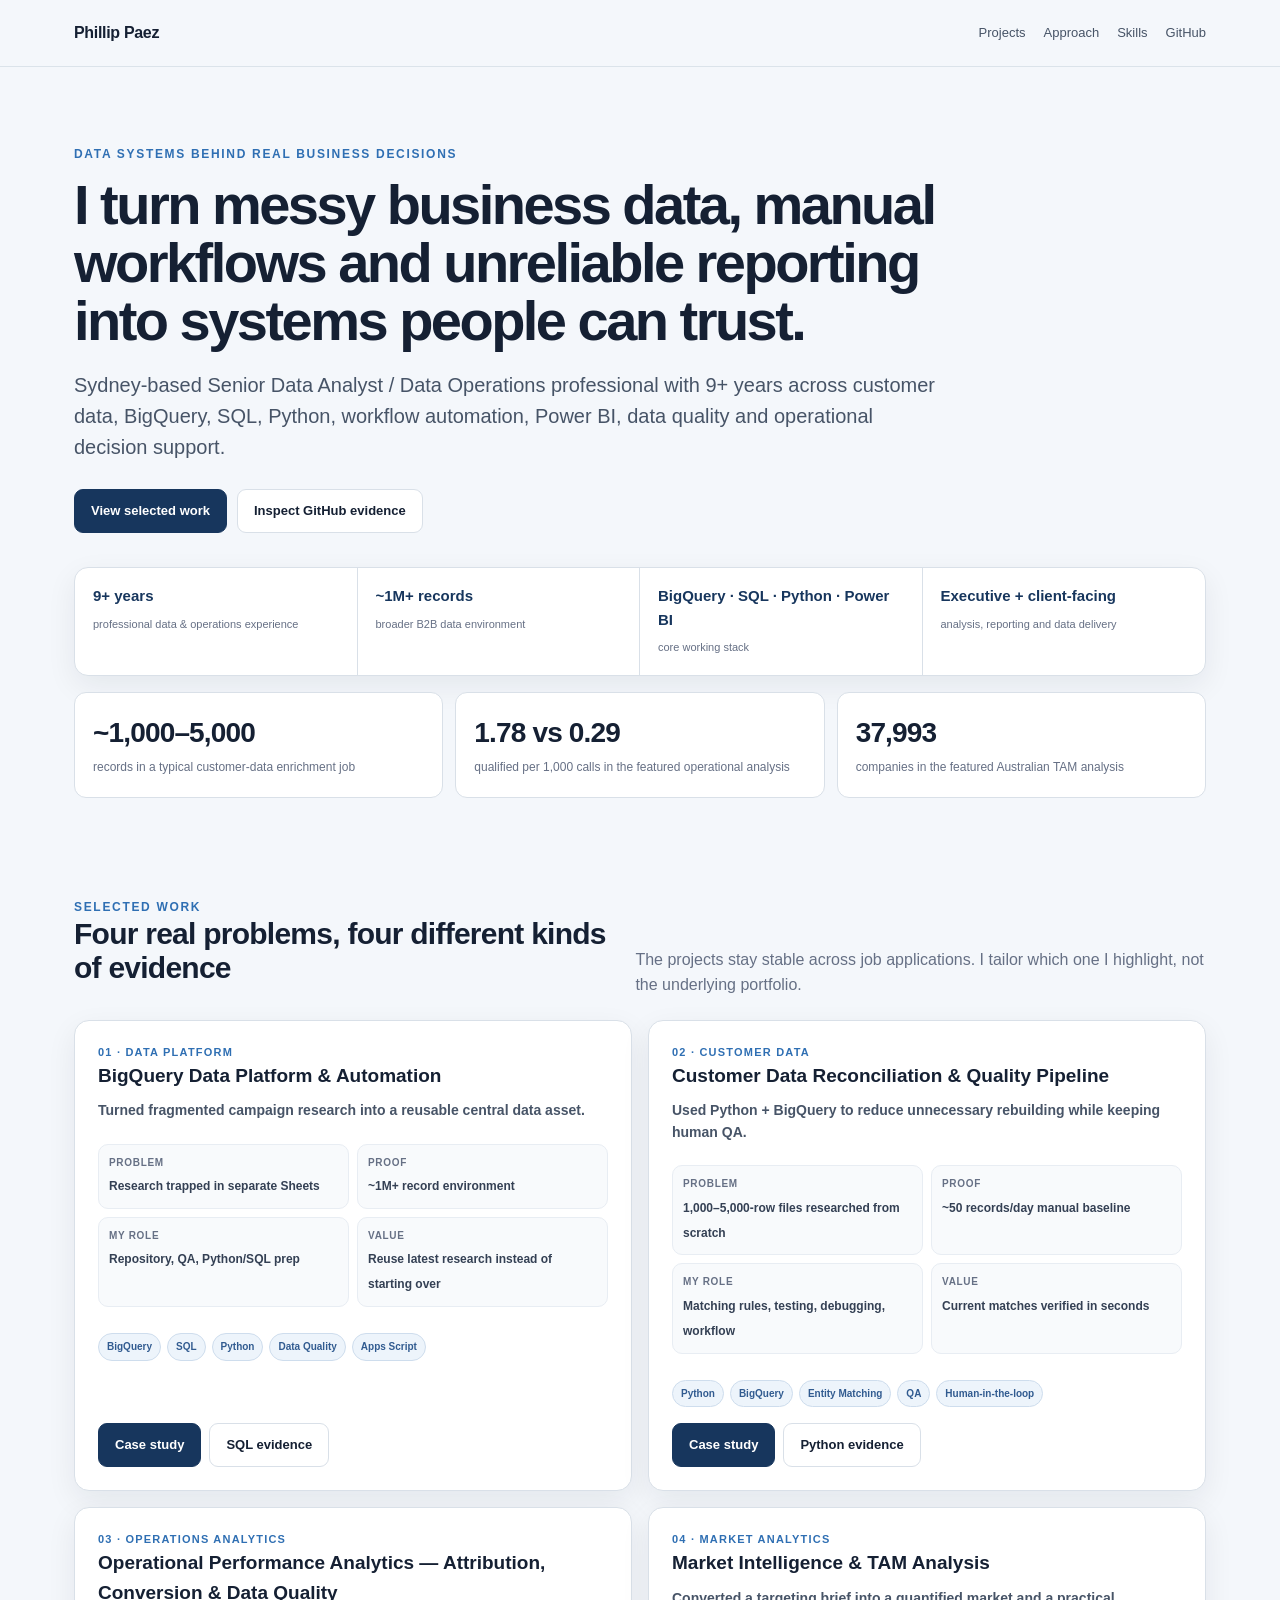
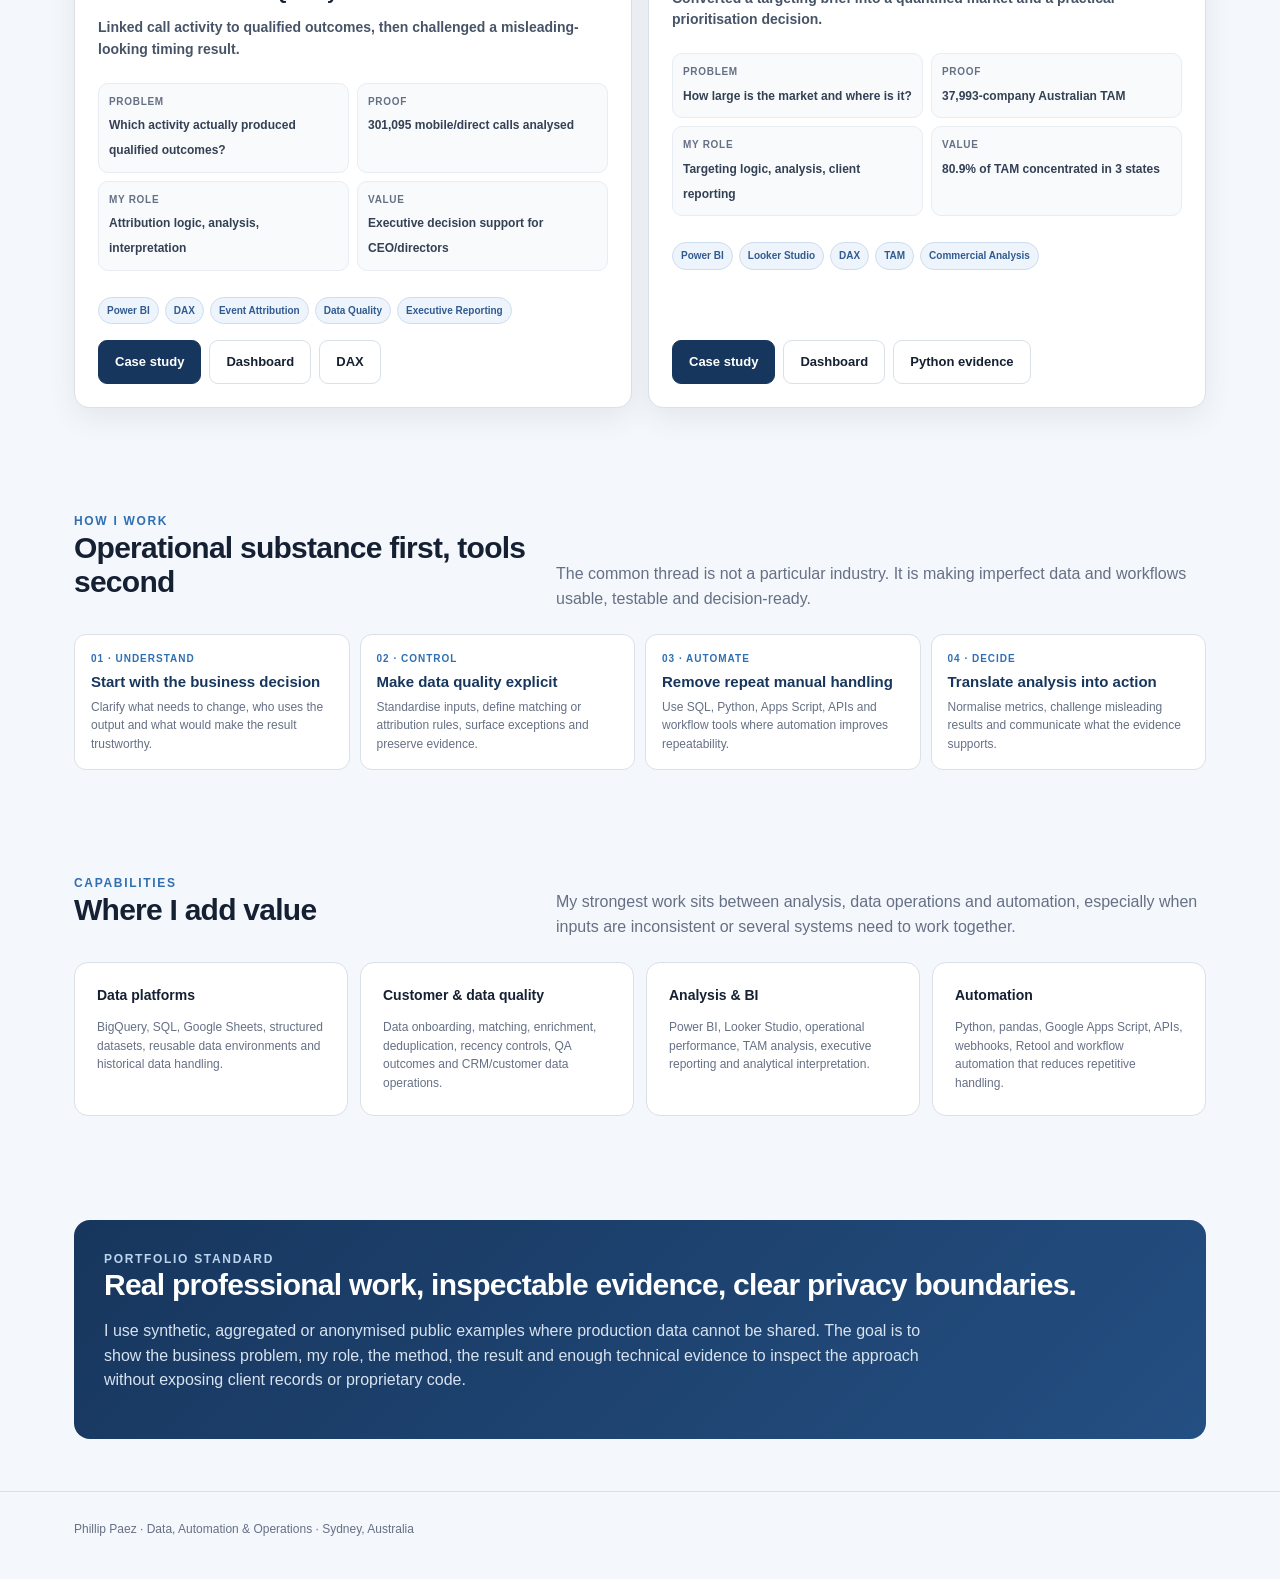
==== commit e6e2b7a7: "Tighten homepage skills positioning" ====
--- a/index.html
+++ b/index.html
@@ -1 +1 @@
-<!doctype html><html lang="en"><head><meta charset="utf-8"><meta name="viewport" content="width=device-width,initial-scale=1"><meta name="description" content="Phillip Paez — Data, Automation & Operations portfolio showing BigQuery, SQL, Python, customer data, data quality, Power BI and operational analytics through real professional case studies."><title>Phillip Paez | Data, Automation & Operations</title><link rel="stylesheet" href="assets/style.css"></head><body><nav class="nav"><div class="wrap nav-inner"><a class="brand" href="./">Phillip Paez</a><div class="nav-links"><a href="#projects">Projects</a><a href="#approach">Approach</a><a href="#skills">Skills</a><a href="https://github.com/papdiaz-fraxie">GitHub</a></div></div></nav><main><section class="hero"><div class="wrap"><div class="eyebrow">Data systems behind real business decisions</div><h1>I turn messy business data, manual workflows and unreliable reporting into systems people can trust.</h1><p class="lead">Sydney-based Senior Data Analyst / Data Operations professional with 9+ years across customer data, BigQuery, SQL, Python-assisted automation, Power BI, data quality and operational decision support.</p><div class="actions"><a class="btn primary" href="#projects">View selected work</a><a class="btn" href="https://github.com/papdiaz-fraxie">Inspect GitHub evidence</a></div><div class="identity-strip"><div class="identity-item"><strong>9+ years</strong><span>professional data & operations experience</span></div><div class="identity-item"><strong>~1M+ records</strong><span>broader B2B data environment</span></div><div class="identity-item"><strong>BigQuery · SQL · Python · Power BI</strong><span>core working stack</span></div><div class="identity-item"><strong>Executive + client-facing</strong><span>analysis, reporting and data delivery</span></div></div><div class="stats"><div class="stat"><strong>~1,000–5,000</strong><span>records in a typical customer-data enrichment job</span></div><div class="stat"><strong>1.78 vs 0.29</strong><span>qualified per 1,000 calls in the featured operational analysis</span></div><div class="stat"><strong>37,993</strong><span>companies in the featured Australian TAM analysis</span></div></div></div></section><section class="section" id="projects"><div class="wrap"><div class="section-head"><div><div class="eyebrow">Selected work</div><h2>Four real problems, four different kinds of evidence</h2></div><p>The projects stay stable across job applications. I tailor which one I highlight, not the underlying portfolio.</p></div><div class="two-col"><article class="project"><div class="num">01 · DATA PLATFORM</div><h3>BigQuery Data Platform & Automation</h3><p class="project-outcome">Turned fragmented campaign research into a reusable central data asset.</p><div class="project-proof"><div><b>Problem</b><span>Research trapped in separate Sheets</span></div><div><b>Proof</b><span>~1M+ record environment</span></div><div><b>My role</b><span>Repository, QA, Python/SQL prep</span></div><div><b>Value</b><span>Reuse latest research instead of starting over</span></div></div><div class="tags"><span class="tag">BigQuery</span><span class="tag">SQL</span><span class="tag">Python</span><span class="tag">Data Quality</span><span class="tag">Apps Script</span></div><div class="project-actions"><a class="btn primary" href="projects/bigquery/">Case study</a><a class="btn" href="code/bigquery/quality_checks.sql">SQL evidence</a></div></article><article class="project"><div class="num">02 · CUSTOMER DATA</div><h3>Customer Data Reconciliation & Quality Pipeline</h3><p class="project-outcome">Used Python + BigQuery to reduce unnecessary rebuilding while keeping human QA.</p><div class="project-proof"><div><b>Problem</b><span>1,000–5,000-row files researched from scratch</span></div><div><b>Proof</b><span>~50 records/day manual baseline</span></div><div><b>My role</b><span>Matching rules, testing, debugging, workflow</span></div><div><b>Value</b><span>Current matches verified in seconds</span></div></div><div class="tags"><span class="tag">Python</span><span class="tag">BigQuery</span><span class="tag">Entity Matching</span><span class="tag">QA</span><span class="tag">Human-in-the-loop</span></div><div class="project-actions"><a class="btn primary" href="projects/customer-data/">Case study</a><a class="btn" href="code/customer-data/reconcile_customer_data.py">Python evidence</a></div></article><article class="project"><div class="num">03 · OPERATIONS ANALYTICS</div><h3>Operational Performance Analytics — Attribution, Conversion & Data Quality</h3><p class="project-outcome">Linked call activity to qualified outcomes, then challenged a misleading-looking timing result.</p><div class="project-proof"><div><b>Problem</b><span>Which activity actually produced qualified outcomes?</span></div><div><b>Proof</b><span>301,095 mobile/direct calls analysed</span></div><div><b>My role</b><span>Attribution logic, analysis, interpretation</span></div><div><b>Value</b><span>Executive decision support for CEO/directors</span></div></div><div class="tags"><span class="tag">Power BI</span><span class="tag">DAX</span><span class="tag">Event Attribution</span><span class="tag">Data Quality</span><span class="tag">Executive Reporting</span></div><div class="project-actions"><a class="btn primary" href="projects/sales-performance/">Case study</a><a class="btn" href="projects/sales-performance/dashboard.html">Dashboard</a><a class="btn" href="code/sales-performance/DAX_MEASURES.md">DAX</a></div></article><article class="project"><div class="num">04 · MARKET ANALYTICS</div><h3>Market Intelligence & TAM Analysis</h3><p class="project-outcome">Converted a targeting brief into a quantified market and a practical prioritisation decision.</p><div class="project-proof"><div><b>Problem</b><span>How large is the market and where is it?</span></div><div><b>Proof</b><span>37,993-company Australian TAM</span></div><div><b>My role</b><span>Targeting logic, analysis, client reporting</span></div><div><b>Value</b><span>80.9% of TAM concentrated in 3 states</span></div></div><div class="tags"><span class="tag">Power BI</span><span class="tag">Looker Studio</span><span class="tag">DAX</span><span class="tag">TAM</span><span class="tag">Commercial Analysis</span></div><div class="project-actions"><a class="btn primary" href="projects/market-intelligence/">Case study</a><a class="btn" href="projects/market-intelligence/dashboard.html">Dashboard</a><a class="btn" href="code/market/analyse_tam_state.py">Python evidence</a></div></article></div></div></section><section class="section" id="approach"><div class="wrap"><div class="section-head"><div><div class="eyebrow">How I work</div><h2>Operational substance first, tools second</h2></div><p>The common thread is not a particular industry. It is making imperfect data and workflows usable, testable and decision-ready.</p></div><div class="proof-grid"><div class="proof"><span class="proof-label">01 · Understand</span><strong>Start with the business decision</strong><p>Clarify what needs to change, who uses the output and what would make the result trustworthy.</p></div><div class="proof"><span class="proof-label">02 · Control</span><strong>Make data quality explicit</strong><p>Standardise inputs, define matching or attribution rules, surface exceptions and preserve evidence.</p></div><div class="proof"><span class="proof-label">03 · Automate</span><strong>Remove repeat manual handling</strong><p>Use SQL, Python, Apps Script, APIs and workflow tools where automation improves repeatability.</p></div><div class="proof"><span class="proof-label">04 · Decide</span><strong>Translate analysis into action</strong><p>Normalise metrics, challenge misleading results and communicate what the evidence supports.</p></div></div></div></section><section class="section" id="skills"><div class="wrap"><div class="section-head"><div><div class="eyebrow">Capabilities</div><h2>Where I add value</h2></div><p>My strongest work sits between analysis, data operations and automation, especially when inputs are inconsistent or several systems need to work together.</p></div><div class="skills"><div class="card"><h3>Data platforms</h3><p>BigQuery, SQL, Google Sheets, structured datasets, reusable data environments and historical data handling.</p></div><div class="card"><h3>Customer & data quality</h3><p>Data onboarding, matching, enrichment, deduplication, recency controls, QA outcomes and CRM/customer data operations.</p></div><div class="card"><h3>Analysis & BI</h3><p>Power BI, Looker Studio, operational performance, TAM analysis, executive reporting and analytical interpretation.</p></div><div class="card"><h3>Automation</h3><p>Python, pandas, Google Apps Script, APIs, webhooks, Retool and workflow automation that reduces repetitive handling.</p></div></div></div></section><section class="section"><div class="wrap"><div class="banner"><div class="eyebrow" style="color:#bcd5ef">Portfolio standard</div><h2>Real professional work, inspectable evidence, clear privacy boundaries.</h2><p>I use synthetic, aggregated or anonymised public examples where production data cannot be shared. The goal is to show the business problem, my role, the method, the result and enough technical evidence to inspect the approach without exposing client records or proprietary code.</p></div></div></section></main><footer class="footer"><div class="wrap">Phillip Paez · Data, Automation & Operations · Sydney, Australia</div></footer></body></html>+<!doctype html><html lang="en"><head><meta charset="utf-8"><meta name="viewport" content="width=device-width,initial-scale=1"><meta name="description" content="Phillip Paez — Data, Automation & Operations portfolio showing BigQuery, SQL, Python, customer data, data quality, Power BI and operational analytics through real professional case studies."><title>Phillip Paez | Data, Automation & Operations</title><link rel="stylesheet" href="assets/style.css"></head><body><nav class="nav"><div class="wrap nav-inner"><a class="brand" href="./">Phillip Paez</a><div class="nav-links"><a href="#projects">Projects</a><a href="#approach">Approach</a><a href="#skills">Skills</a><a href="https://github.com/papdiaz-fraxie">GitHub</a></div></div></nav><main><section class="hero"><div class="wrap"><div class="eyebrow">Data systems behind real business decisions</div><h1>I turn messy business data, manual workflows and unreliable reporting into systems people can trust.</h1><p class="lead">Sydney-based Senior Data Analyst / Data Operations professional with 9+ years across customer data, BigQuery, SQL, Python, workflow automation, Power BI, data quality and operational decision support.</p><div class="actions"><a class="btn primary" href="#projects">View selected work</a><a class="btn" href="https://github.com/papdiaz-fraxie">Inspect GitHub evidence</a></div><div class="identity-strip"><div class="identity-item"><strong>9+ years</strong><span>professional data & operations experience</span></div><div class="identity-item"><strong>~1M+ records</strong><span>broader B2B data environment</span></div><div class="identity-item"><strong>BigQuery · SQL · Python · Power BI</strong><span>core working stack</span></div><div class="identity-item"><strong>Executive + client-facing</strong><span>analysis, reporting and data delivery</span></div></div><div class="stats"><div class="stat"><strong>~1,000–5,000</strong><span>records in a typical customer-data enrichment job</span></div><div class="stat"><strong>1.78 vs 0.29</strong><span>qualified per 1,000 calls in the featured operational analysis</span></div><div class="stat"><strong>37,993</strong><span>companies in the featured Australian TAM analysis</span></div></div></div></section><section class="section" id="projects"><div class="wrap"><div class="section-head"><div><div class="eyebrow">Selected work</div><h2>Four real problems, four different kinds of evidence</h2></div><p>The projects stay stable across job applications. I tailor which one I highlight, not the underlying portfolio.</p></div><div class="two-col"><article class="project"><div class="num">01 · DATA PLATFORM</div><h3>BigQuery Data Platform & Automation</h3><p class="project-outcome">Turned fragmented campaign research into a reusable central data asset.</p><div class="project-proof"><div><b>Problem</b><span>Research trapped in separate Sheets</span></div><div><b>Proof</b><span>~1M+ record environment</span></div><div><b>My role</b><span>Repository, QA, Python/SQL prep</span></div><div><b>Value</b><span>Reuse latest research instead of starting over</span></div></div><div class="tags"><span class="tag">BigQuery</span><span class="tag">SQL</span><span class="tag">Python</span><span class="tag">Data Quality</span><span class="tag">Apps Script</span></div><div class="project-actions"><a class="btn primary" href="projects/bigquery/">Case study</a><a class="btn" href="code/bigquery/quality_checks.sql">SQL evidence</a></div></article><article class="project"><div class="num">02 · CUSTOMER DATA</div><h3>Customer Data Reconciliation & Quality Pipeline</h3><p class="project-outcome">Used Python + BigQuery to reduce unnecessary rebuilding while keeping human QA.</p><div class="project-proof"><div><b>Problem</b><span>1,000–5,000-row files researched from scratch</span></div><div><b>Proof</b><span>~50 records/day manual baseline</span></div><div><b>My role</b><span>Matching rules, testing, debugging, workflow</span></div><div><b>Value</b><span>Current matches verified in seconds</span></div></div><div class="tags"><span class="tag">Python</span><span class="tag">BigQuery</span><span class="tag">Entity Matching</span><span class="tag">QA</span><span class="tag">Human-in-the-loop</span></div><div class="project-actions"><a class="btn primary" href="projects/customer-data/">Case study</a><a class="btn" href="code/customer-data/reconcile_customer_data.py">Python evidence</a></div></article><article class="project"><div class="num">03 · OPERATIONS ANALYTICS</div><h3>Operational Performance Analytics — Attribution, Conversion & Data Quality</h3><p class="project-outcome">Linked call activity to qualified outcomes, then challenged a misleading-looking timing result.</p><div class="project-proof"><div><b>Problem</b><span>Which activity actually produced qualified outcomes?</span></div><div><b>Proof</b><span>301,095 mobile/direct calls analysed</span></div><div><b>My role</b><span>Attribution logic, analysis, interpretation</span></div><div><b>Value</b><span>Executive decision support for CEO/directors</span></div></div><div class="tags"><span class="tag">Power BI</span><span class="tag">DAX</span><span class="tag">Event Attribution</span><span class="tag">Data Quality</span><span class="tag">Executive Reporting</span></div><div class="project-actions"><a class="btn primary" href="projects/sales-performance/">Case study</a><a class="btn" href="projects/sales-performance/dashboard.html">Dashboard</a><a class="btn" href="code/sales-performance/DAX_MEASURES.md">DAX</a></div></article><article class="project"><div class="num">04 · MARKET ANALYTICS</div><h3>Market Intelligence & TAM Analysis</h3><p class="project-outcome">Converted a targeting brief into a quantified market and a practical prioritisation decision.</p><div class="project-proof"><div><b>Problem</b><span>How large is the market and where is it?</span></div><div><b>Proof</b><span>37,993-company Australian TAM</span></div><div><b>My role</b><span>Targeting logic, analysis, client reporting</span></div><div><b>Value</b><span>80.9% of TAM concentrated in 3 states</span></div></div><div class="tags"><span class="tag">Power BI</span><span class="tag">Looker Studio</span><span class="tag">DAX</span><span class="tag">TAM</span><span class="tag">Commercial Analysis</span></div><div class="project-actions"><a class="btn primary" href="projects/market-intelligence/">Case study</a><a class="btn" href="projects/market-intelligence/dashboard.html">Dashboard</a><a class="btn" href="code/market/analyse_tam_state.py">Python evidence</a></div></article></div></div></section><section class="section" id="approach"><div class="wrap"><div class="section-head"><div><div class="eyebrow">How I work</div><h2>Operational substance first, tools second</h2></div><p>The common thread is not a particular industry. It is making imperfect data and workflows usable, testable and decision-ready.</p></div><div class="proof-grid"><div class="proof"><span class="proof-label">01 · Understand</span><strong>Start with the business decision</strong><p>Clarify what needs to change, who uses the output and what would make the result trustworthy.</p></div><div class="proof"><span class="proof-label">02 · Control</span><strong>Make data quality explicit</strong><p>Standardise inputs, define matching or attribution rules, surface exceptions and preserve evidence.</p></div><div class="proof"><span class="proof-label">03 · Automate</span><strong>Remove repeat manual handling</strong><p>Use SQL, Python, Apps Script, APIs and workflow tools where automation improves repeatability.</p></div><div class="proof"><span class="proof-label">04 · Decide</span><strong>Translate analysis into action</strong><p>Normalise metrics, challenge misleading results and communicate what the evidence supports.</p></div></div></div></section><section class="section" id="skills"><div class="wrap"><div class="section-head"><div><div class="eyebrow">Capabilities</div><h2>Where I add value</h2></div><p>My strongest work sits between analysis, data operations and automation, especially when inputs are inconsistent or several systems need to work together.</p></div><div class="skills"><div class="card"><h3>Data platforms</h3><p>BigQuery, SQL, Google Sheets, structured datasets, reusable data environments and historical data handling.</p></div><div class="card"><h3>Customer & data quality</h3><p>Data onboarding, matching, enrichment, deduplication, recency controls, QA outcomes and CRM/customer data operations.</p></div><div class="card"><h3>Analysis & BI</h3><p>Power BI, Looker Studio, operational performance, TAM analysis, executive reporting and analytical interpretation.</p></div><div class="card"><h3>Automation</h3><p>Python, pandas, Google Apps Script, APIs, webhooks, Retool and workflow automation that reduces repetitive handling.</p></div></div></div></section><section class="section"><div class="wrap"><div class="banner"><div class="eyebrow" style="color:#bcd5ef">Portfolio standard</div><h2>Real professional work, inspectable evidence, clear privacy boundaries.</h2><p>I use synthetic, aggregated or anonymised public examples where production data cannot be shared. The goal is to show the business problem, my role, the method, the result and enough technical evidence to inspect the approach without exposing client records or proprietary code.</p></div></div></section></main><footer class="footer"><div class="wrap">Phillip Paez · Data, Automation & Operations · Sydney, Australia</div></footer></body></html>
